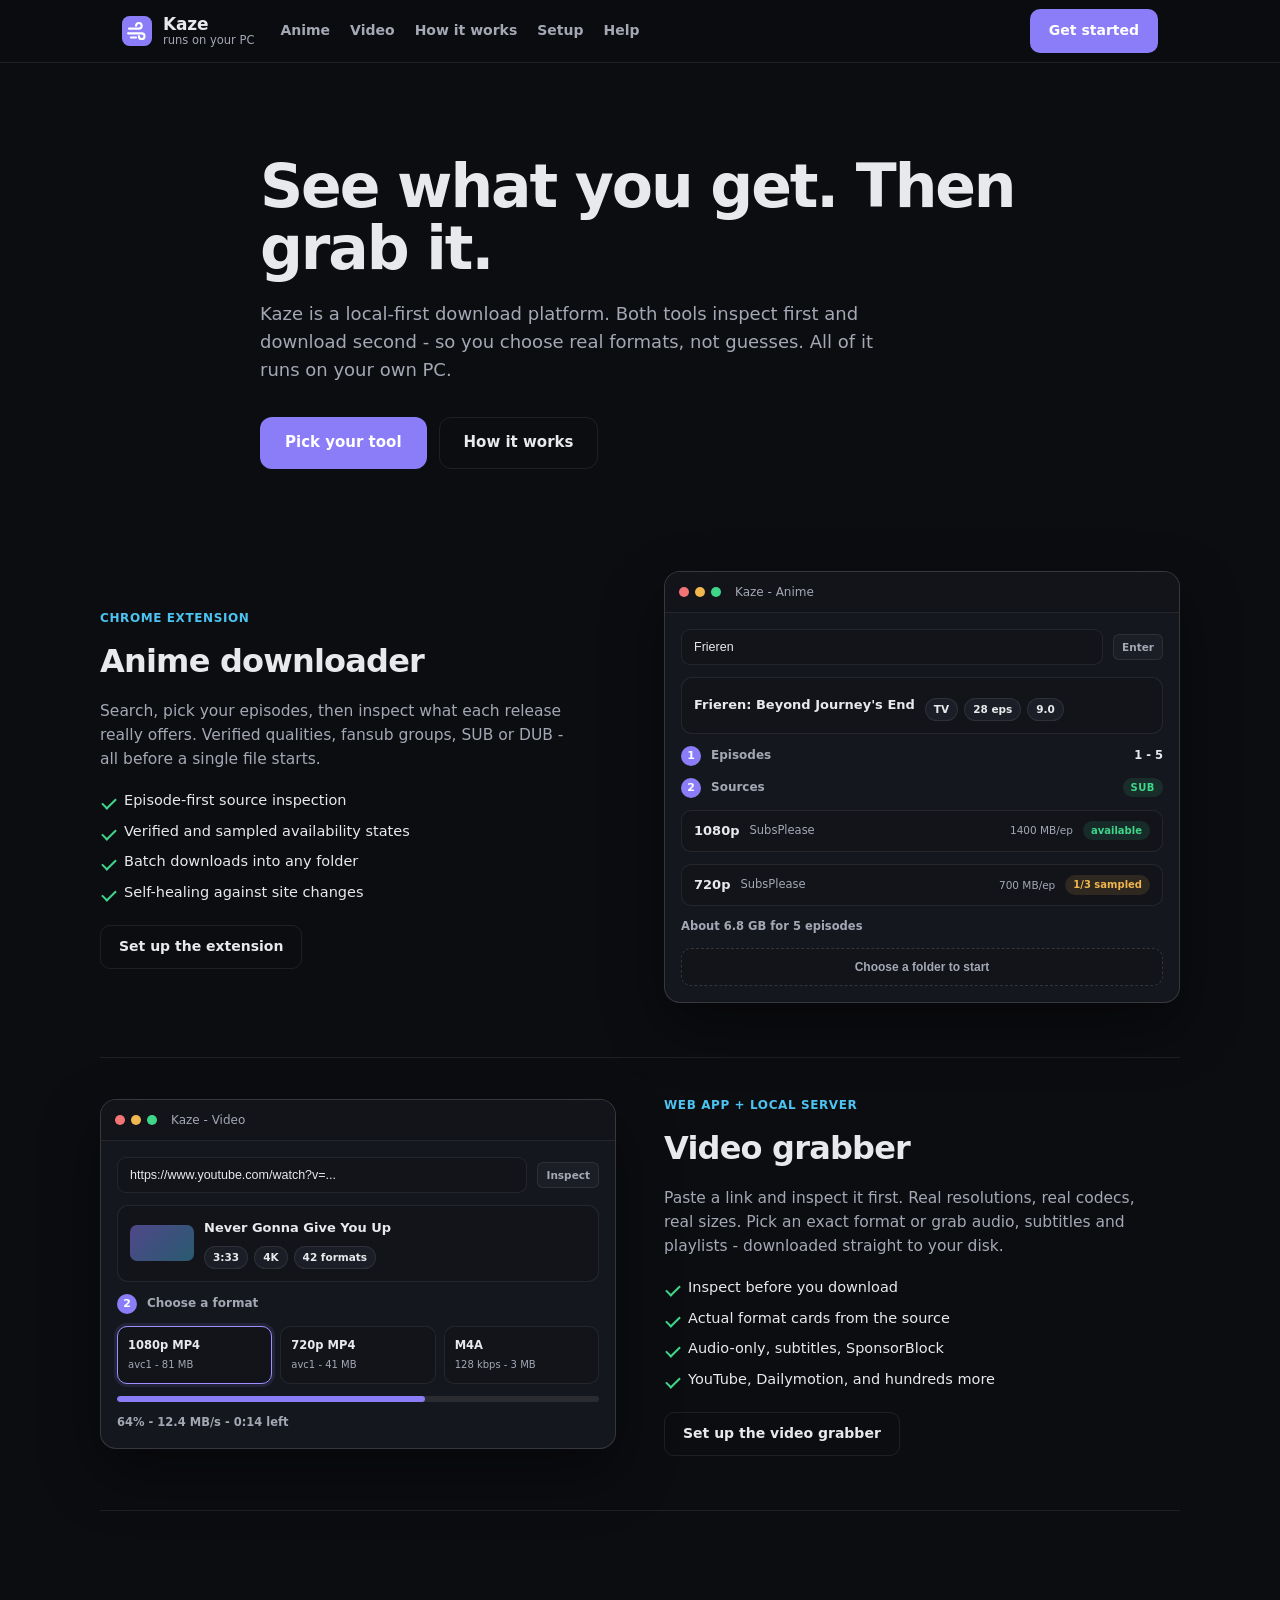
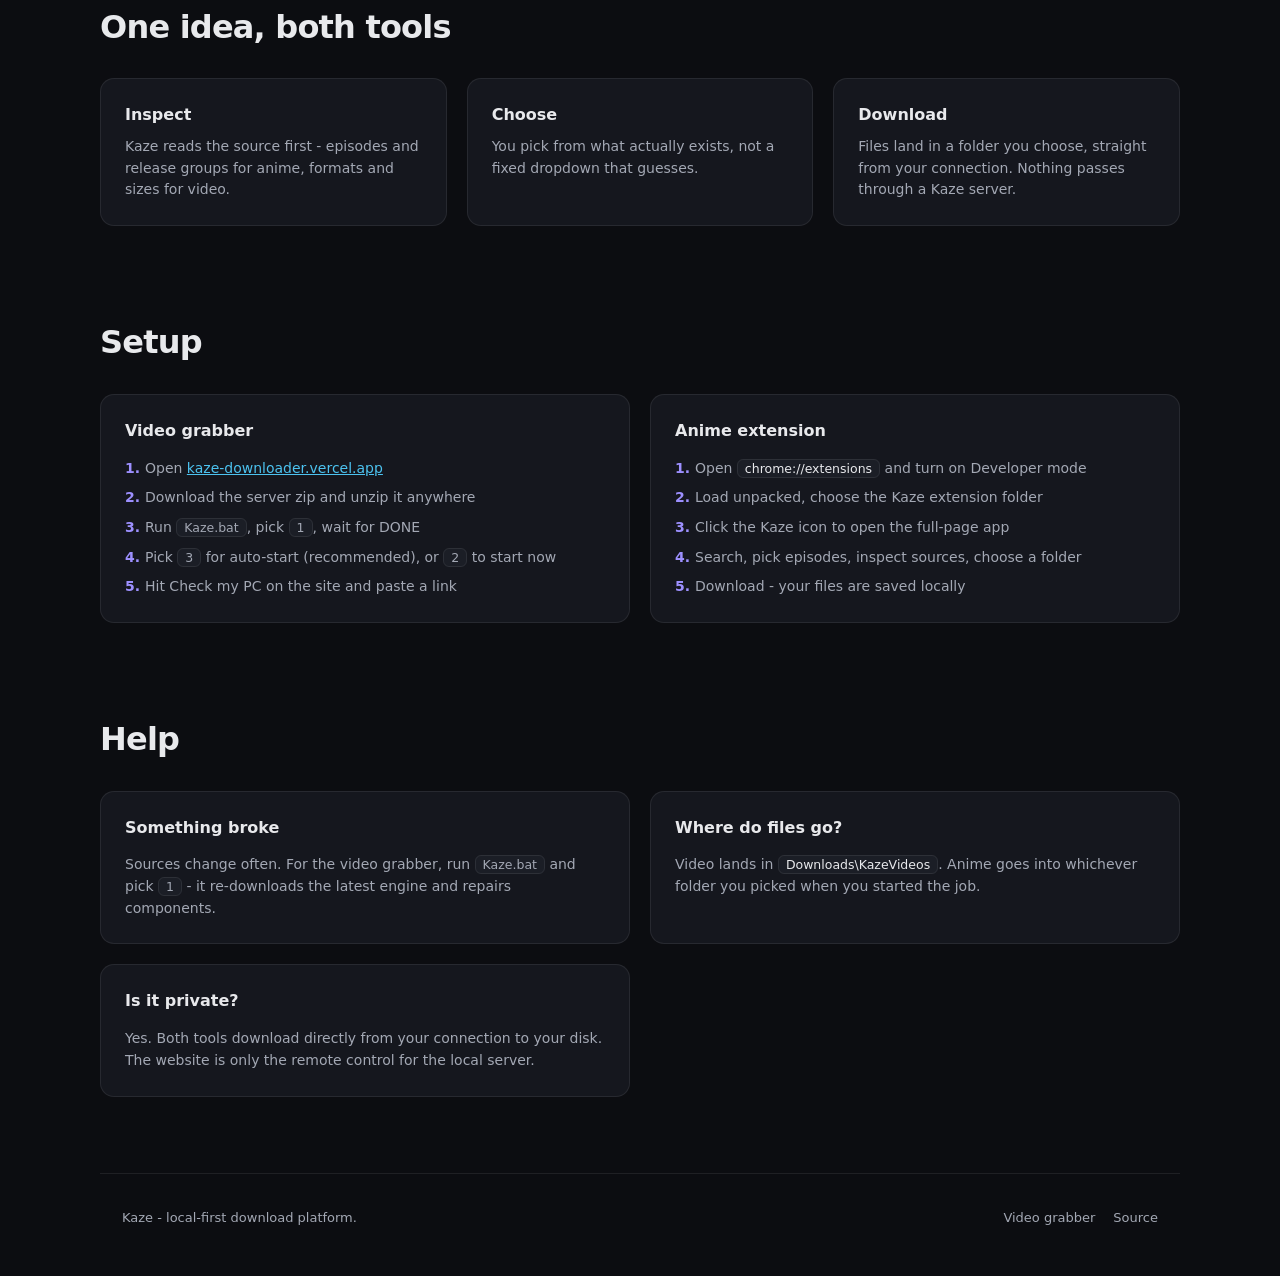
==== showcase/index.html @ 3a33aed6 "Add Kaze showcase - unified brand site for anime + video products" ====
<!doctype html>
<html lang="en">
<head>
<meta charset="utf-8">
<meta name="viewport" content="width=device-width, initial-scale=1">
<title>Kaze - a media platform that runs on your PC</title>
<meta name="description" content="Kaze is a local-first download platform. The Anime extension inspects real sources before you commit; the Video grabber shows real formats before anything downloads. Nothing leaves your PC.">
<meta name="theme-color" content="#0c0d11">
<link rel="icon" href="data:image/svg+xml,%3Csvg xmlns='http://www.w3.org/2000/svg' viewBox='0 0 64 64'%3E%3Crect width='64' height='64' rx='16' fill='%238b7cf8'/%3E%3Cpath d='M15 27h21a6 6 0 1 0-6-6M13 37h29a6 6 0 1 1-6 6M19 46h11' stroke='%23fff' stroke-width='4.5' stroke-linecap='round' fill='none'/%3E%3C/svg%3E">
<link rel="stylesheet" href="styles.css">
</head>
<body>

<header class="topbar">
  <div class="bar-inner wrap">
    <a class="brand" href="#top" aria-label="Kaze home">
      <span class="logo" aria-hidden="true">
        <svg viewBox="0 0 64 64"><rect width="64" height="64" rx="16" fill="#8b7cf8"/><path d="M15 27h21a6 6 0 1 0-6-6M13 37h29a6 6 0 1 1-6 6M19 46h11" stroke="#fff" stroke-width="4.5" stroke-linecap="round" fill="none"/></svg>
      </span>
      <span class="brand-text">
        <span class="brand-name">Kaze</span>
        <span class="brand-sub">runs on your PC</span>
      </span>
    </a>
    <nav class="nav" aria-label="Primary">
      <a href="#anime">Anime</a>
      <a href="#video">Video</a>
      <a href="#how">How it works</a>
      <a href="#setup">Setup</a>
      <a href="#help">Help</a>
    </nav>
    <a class="btn btn-primary" href="#products">Get started</a>
  </div>
</header>

<main id="top">

  <section class="hero wrap">
    <h1>See what you get. Then grab it.</h1>
    <p class="lede">Kaze is a local-first download platform. Both tools inspect first and download second - so you choose real formats, not guesses. All of it runs on your own PC.</p>
    <div class="hero-cta">
      <a class="btn btn-primary btn-big" href="#products">Pick your tool</a>
      <a class="btn btn-ghost btn-big" href="#how">How it works</a>
    </div>
  </section>

  <section class="wrap section" id="products" aria-label="Kaze products">

    <article class="product-row" id="anime">
      <div class="product-copy">
        <span class="product-tag">Chrome extension</span>
        <h2>Anime downloader</h2>
        <p>Search, pick your episodes, then inspect what each release really offers. Verified qualities, fansub groups, SUB or DUB - all before a single file starts.</p>
        <ul class="feature-list">
          <li>Episode-first source inspection</li>
          <li>Verified and sampled availability states</li>
          <li>Batch downloads into any folder</li>
          <li>Self-healing against site changes</li>
        </ul>
        <a class="btn btn-ghost" href="#setup-anime">Set up the extension</a>
      </div>
      <div class="app-window" role="img" aria-label="Preview of the anime downloader">
        <div class="win-bar"><span></span><span></span><span></span><em>Kaze - Anime</em></div>
        <div class="win-body">
          <div class="win-row search"><input value="Frieren" readonly><span class="key">Enter</span></div>
          <div class="win-row result">
            <div class="r-title">Frieren: Beyond Journey's End</div>
            <div class="r-chips"><span>TV</span><span>28 eps</span><span>9.0</span></div>
          </div>
          <div class="win-row step"><span class="stepnum">1</span> Episodes <span class="eps">1 - 5</span></div>
          <div class="win-row step"><span class="stepnum">2</span> Sources
            <span class="pill-src ok">SUB</span>
          </div>
          <div class="src">
            <span class="sq">1080p</span>
            <span class="sg">SubsPlease</span>
            <span class="sright"><span class="ssize">1400 MB/ep</span><span class="sstate ok">available</span></span>
          </div>
          <div class="src">
            <span class="sq">720p</span>
            <span class="sg">SubsPlease</span>
            <span class="sright"><span class="ssize">700 MB/ep</span><span class="sstate warn">1/3 sampled</span></span>
          </div>
          <div class="win-row est">About 6.8 GB for 5 episodes</div>
          <div class="win-row cta-row"><button class="mock-cta" disabled>Choose a folder to start</button></div>
        </div>
      </div>
    </article>

    <article class="product-row flip" id="video">
      <div class="product-copy">
        <span class="product-tag">Web app + local server</span>
        <h2>Video grabber</h2>
        <p>Paste a link and inspect it first. Real resolutions, real codecs, real sizes. Pick an exact format or grab audio, subtitles and playlists - downloaded straight to your disk.</p>
        <ul class="feature-list">
          <li>Inspect before you download</li>
          <li>Actual format cards from the source</li>
          <li>Audio-only, subtitles, SponsorBlock</li>
          <li>YouTube, Dailymotion, and hundreds more</li>
        </ul>
        <a class="btn btn-ghost" href="#setup-video">Set up the video grabber</a>
      </div>
      <div class="app-window" role="img" aria-label="Preview of the video grabber">
        <div class="win-bar"><span></span><span></span><span></span><em>Kaze - Video</em></div>
        <div class="win-body">
          <div class="win-row search"><input value="https://www.youtube.com/watch?v=..." readonly><span class="key">Inspect</span></div>
          <div class="win-row thumb"><span class="tb"></span>
            <div class="tinfo">
              <div class="r-title">Never Gonna Give You Up</div>
              <div class="r-chips"><span>3:33</span><span>4K</span><span>42 formats</span></div>
            </div>
          </div>
          <div class="win-row step"><span class="stepnum">2</span> Choose a format</div>
          <div class="fmt-grid">
            <div class="fmt sel"><span class="fq">1080p MP4</span><span class="fs">avc1 - 81 MB</span></div>
            <div class="fmt"><span class="fq">720p MP4</span><span class="fs">avc1 - 41 MB</span></div>
            <div class="fmt"><span class="fq">M4A</span><span class="fs">128 kbps - 3 MB</span></div>
          </div>
          <div class="win-row bar"><div class="bar-fill" style="width:64%"></div></div>
          <div class="win-row est">64% - 12.4 MB/s - 0:14 left</div>
        </div>
      </div>
    </article>

  </section>

  <section class="wrap section" id="how" aria-label="How it works">
    <h2 class="section-head">One idea, both tools</h2>
    <div class="how-grid">
      <div class="how">
        <h3>Inspect</h3>
        <p>Kaze reads the source first - episodes and release groups for anime, formats and sizes for video.</p>
      </div>
      <div class="how">
        <h3>Choose</h3>
        <p>You pick from what actually exists, not a fixed dropdown that guesses.</p>
      </div>
      <div class="how">
        <h3>Download</h3>
        <p>Files land in a folder you choose, straight from your connection. Nothing passes through a Kaze server.</p>
      </div>
    </div>
  </section>

  <section class="wrap section" id="setup" aria-label="Setup">
    <h2 class="section-head">Setup</h2>
    <div class="setup-grid">
      <div class="setup" id="setup-video">
        <h3>Video grabber</h3>
        <ol>
          <li>Open <a href="https://kaze-downloader.vercel.app" target="_blank" rel="noopener">kaze-downloader.vercel.app</a></li>
          <li>Download the server zip and unzip it anywhere</li>
          <li>Run <kbd>Kaze.bat</kbd>, pick <kbd>1</kbd>, wait for DONE</li>
          <li>Pick <kbd>3</kbd> for auto-start (recommended), or <kbd>2</kbd> to start now</li>
          <li>Hit Check my PC on the site and paste a link</li>
        </ol>
      </div>
      <div class="setup" id="setup-anime">
        <h3>Anime extension</h3>
        <ol>
          <li>Open <code>chrome://extensions</code> and turn on Developer mode</li>
          <li>Load unpacked, choose the Kaze extension folder</li>
          <li>Click the Kaze icon to open the full-page app</li>
          <li>Search, pick episodes, inspect sources, choose a folder</li>
          <li>Download - your files are saved locally</li>
        </ol>
      </div>
    </div>
  </section>

  <section class="wrap section" id="help" aria-label="Help">
    <h2 class="section-head">Help</h2>
    <div class="help-grid">
      <div class="help">
        <h3>Something broke</h3>
        <p>Sources change often. For the video grabber, run <kbd>Kaze.bat</kbd> and pick <kbd>1</kbd> - it re-downloads the latest engine and repairs components.</p>
      </div>
      <div class="help">
        <h3>Where do files go?</h3>
        <p>Video lands in <code>Downloads\KazeVideos</code>. Anime goes into whichever folder you picked when you started the job.</p>
      </div>
      <div class="help">
        <h3>Is it private?</h3>
        <p>Yes. Both tools download directly from your connection to your disk. The website is only the remote control for the local server.</p>
      </div>
    </div>
  </section>

</main>

<footer class="foot wrap">
  <span>Kaze - local-first download platform.</span>
  <span class="foot-links">
    <a href="https://kaze-downloader.vercel.app" target="_blank" rel="noopener">Video grabber</a>
    <a href="https://github.com/jatauabdullah-maker/kaze-web" target="_blank" rel="noopener">Source</a>
  </span>
</footer>

<script src="app.js"></script>
</body>
</html>
---- showcase/styles.css ----
:root {
  --bg: #0c0d11;
  --bg-soft: #12141a;
  --surface: #15171e;
  --surface-2: #1b1e26;
  --line: rgba(255, 255, 255, 0.08);
  --line-strong: rgba(255, 255, 255, 0.14);
  --text: #e8e9ec;
  --muted: #a3a8b4;
  --violet: #8b7cf8;
  --violet-strong: #9d90ff;
  --cyan: #4cc3f0;
  --green: #3fd68a;
  --amber: #f0b64f;
  --radius: 14px;
  color-scheme: dark;
}

* { box-sizing: border-box; }

html { scroll-behavior: smooth; }

body {
  margin: 0;
  background: var(--bg);
  color: var(--text);
  font: 16px/1.55 system-ui, -apple-system, "Segoe UI", Roboto, sans-serif;
  -webkit-font-smoothing: antialiased;
}

.wrap { max-width: 1080px; margin: 0 auto; padding: 0 22px; }
.hidden { display: none !important; }

::selection { background: rgba(139, 124, 248, 0.35); }
:focus-visible { outline: 2px solid var(--violet-strong); outline-offset: 2px; }
* { scrollbar-width: thin; scrollbar-color: rgba(255,255,255,.2) transparent; }
::-webkit-scrollbar { width: 10px; }
::-webkit-scrollbar-thumb { background: rgba(255,255,255,.16); border-radius: 99px; border: 2px solid var(--bg); }
input { caret-color: var(--violet-strong); }

/* Buttons */
.btn {
  appearance: none; display: inline-flex; align-items: center; gap: 8px;
  border: 1px solid var(--line); cursor: pointer;
  background: var(--surface-2); color: var(--text);
  padding: 10px 18px; border-radius: 10px;
  font-weight: 650; font-size: 14px; text-decoration: none;
  min-height: 42px;
  transition: border-color .12s ease, background .12s ease;
}
.btn:hover { border-color: var(--line-strong); }
.btn-primary { background: var(--violet); border-color: transparent; color: #fff; }
.btn-primary:hover { background: var(--violet-strong); }
.btn-ghost { background: transparent; }
.btn-big { padding: 13px 24px; font-size: 15px; border-radius: 12px; min-height: 48px; }

/* Topbar */
.topbar {
  position: sticky; top: 0; z-index: 40;
  background: rgba(12, 13, 17, 0.86);
  border-bottom: 1px solid var(--line);
  backdrop-filter: blur(10px);
}
.bar-inner { display: flex; align-items: center; gap: 26px; height: 62px; }
.topbar.scrolled { box-shadow: 0 6px 24px rgba(0,0,0,.35); }
.nav a.active { color: var(--text); }
.brand { display: flex; align-items: center; gap: 11px; text-decoration: none; color: var(--text); }
.logo svg { width: 30px; height: 30px; display: block; }
.brand-text { display: flex; flex-direction: column; line-height: 1.1; }
.brand-name { font-weight: 750; font-size: 17px; letter-spacing: -0.01em; }
.brand-sub { color: var(--muted); font-size: 11.5px; }
.nav { display: flex; gap: 20px; flex: 1; }
.nav a { color: var(--muted); text-decoration: none; font-size: 14px; font-weight: 600; }
.nav a:hover { color: var(--text); }
@media (max-width: 760px) { .nav { display: none; } }

/* Hero */
.hero { padding: 92px 0 56px; max-width: 760px; }
.hero h1 {
  font-size: clamp(38px, 7vw, 60px); line-height: 1.04;
  letter-spacing: -0.035em; margin: 0 0 20px;
}
.lede { color: var(--muted); font-size: 18px; margin: 0 0 34px; max-width: 640px; }
.hero-cta { display: flex; gap: 12px; flex-wrap: wrap; }

/* Sections */
.section { padding: 46px 0; scroll-margin-top: 70px; }
.section-head { font-size: clamp(24px, 4vw, 32px); letter-spacing: -0.025em; margin: 0 0 26px; }

/* Product rows */
.product-row {
  display: grid; grid-template-columns: 1fr 1fr; gap: 48px; align-items: center;
  padding: 34px 0 54px; border-bottom: 1px solid var(--line);
}
.product-row:first-child { padding-top: 0; }
.product-row.flip .app-window { order: -1; }
@media (max-width: 860px) {
  .product-row, .product-row.flip { grid-template-columns: 1fr; gap: 28px; }
  .product-row.flip .app-window { order: 0; }
}
.product-copy h2 { font-size: clamp(24px, 4vw, 32px); letter-spacing: -0.025em; margin: 8px 0 12px; }
.product-copy p { color: var(--muted); font-size: 15.5px; margin: 0 0 18px; max-width: 480px; }
.product-tag {
  display: inline-block; font-size: 12px; font-weight: 700; letter-spacing: 0.05em;
  text-transform: uppercase; color: var(--cyan);
}
.feature-list { list-style: none; margin: 0 0 22px; padding: 0; display: grid; gap: 8px; }
.feature-list li {
  position: relative; padding-left: 24px; color: var(--text); font-size: 14.5px;
}
.feature-list li::before {
  content: ""; position: absolute; left: 2px; top: 9px;
  width: 12px; height: 6px;
  border-left: 2px solid var(--green); border-bottom: 2px solid var(--green);
  transform: rotate(-45deg);
}

/* App window mockups */
.app-window {
  border: 1px solid var(--line-strong); border-radius: 16px;
  background: var(--surface); overflow: hidden;
  box-shadow: 0 24px 60px rgba(0,0,0,.45);
}
.win-bar {
  display: flex; align-items: center; gap: 6px;
  padding: 11px 14px; border-bottom: 1px solid var(--line);
  background: var(--bg-soft);
}
.win-bar span { width: 10px; height: 10px; border-radius: 50%; background: rgba(255,255,255,.14); }
.win-bar span:nth-child(1) { background: #f27474; }
.win-bar span:nth-child(2) { background: #f0b64f; }
.win-bar span:nth-child(3) { background: #3fd68a; }
.win-bar em { margin-left: 8px; font-style: normal; font-size: 12px; color: var(--muted); }
.win-body { padding: 16px; display: grid; gap: 12px; }
.win-row { display: flex; align-items: center; gap: 10px; }
.win-row.search input {
  flex: 1; min-width: 0;
  background: var(--bg-soft); border: 1px solid var(--line); color: var(--text);
  border-radius: 9px; padding: 10px 12px; font-size: 12.5px;
}
.win-row.search .key {
  font-size: 10.5px; font-weight: 700; color: var(--muted);
  background: var(--surface-2); border: 1px solid var(--line);
  border-radius: 6px; padding: 4px 8px;
}
.win-row.result, .win-row.thumb {
  border: 1px solid var(--line); border-radius: 11px;
  background: var(--bg-soft); padding: 12px;
}
.r-title { font-size: 13px; font-weight: 650; overflow-wrap: anywhere; }
.r-chips { display: flex; gap: 6px; margin-top: 8px; flex-wrap: wrap; }
.r-chips span {
  font-size: 10.5px; font-weight: 600; color: var(--text);
  background: var(--surface-2); border: 1px solid var(--line);
  border-radius: 99px; padding: 2px 8px;
}
.win-row.thumb .tb {
  width: 64px; height: 36px; border-radius: 7px; flex-shrink: 0;
  background: linear-gradient(135deg, rgba(139,124,248,.5), rgba(76,195,240,.4));
}
.tinfo { min-width: 0; }
.win-row.step { font-size: 12px; color: var(--muted); font-weight: 650; }
.stepnum {
  width: 20px; height: 20px; border-radius: 50%; flex-shrink: 0;
  display: grid; place-items: center; font-size: 11px; font-weight: 800;
  background: var(--violet); color: #fff;
}
.eps { margin-left: auto; font-weight: 700; color: var(--text); font-size: 11.5px; }
.pill-src { font-size: 10px; font-weight: 800; letter-spacing: .05em; border-radius: 99px; padding: 2px 8px; margin-left: auto; }
.pill-src.ok { color: var(--green); background: rgba(63,214,138,.12); }
.src {
  display: flex; align-items: center; gap: 10px;
  border: 1px solid var(--line); border-radius: 10px;
  background: var(--bg-soft); padding: 10px 12px;
}
.src.sel { border-color: var(--violet-strong); box-shadow: 0 0 0 3px rgba(139,124,248,.12); }
.sq { font-weight: 750; font-size: 13px; }
.sg { color: var(--muted); font-size: 11.5px; }
.sright { margin-left: auto; display: flex; align-items: center; gap: 10px; }
.ssize { color: var(--muted); font-size: 10.5px; }
.sstate { font-size: 10px; font-weight: 800; border-radius: 99px; padding: 2px 8px; }
.sstate.ok { color: var(--green); background: rgba(63,214,138,.12); }
.sstate.warn { color: var(--amber); background: rgba(240,182,79,.12); }
.win-row.est { color: var(--muted); font-size: 11.5px; font-weight: 600; }
.win-row.cta-row .mock-cta {
  width: 100%; border: 1px dashed var(--line-strong);
  background: var(--bg-soft); color: var(--muted);
  border-radius: 10px; padding: 11px; font-size: 12px; font-weight: 650;
}
.fmt-grid { display: grid; grid-template-columns: repeat(3, 1fr); gap: 8px; }
.fmt {
  border: 1px solid var(--line); border-radius: 10px;
  background: var(--bg-soft); padding: 10px;
  display: flex; flex-direction: column; gap: 3px;
}
.fmt.sel { border-color: var(--violet-strong); box-shadow: 0 0 0 3px rgba(139,124,248,.12); }
.fq { font-weight: 700; font-size: 11.5px; }
.fs { color: var(--muted); font-size: 10px; }
.win-row.bar { height: 6px; background: rgba(255,255,255,.09); border-radius: 99px; overflow: hidden; }
.bar-fill { height: 100%; background: var(--violet); border-radius: 99px; }

/* How */
.how-grid { display: grid; grid-template-columns: repeat(3, 1fr); gap: 20px; }
@media (max-width: 760px) { .how-grid { grid-template-columns: 1fr; } }
.how { border: 1px solid var(--line); border-radius: var(--radius); background: var(--surface); padding: 24px; }
.how h3 { margin: 0 0 8px; font-size: 16px; }
.how p { margin: 0; color: var(--muted); font-size: 14px; }

/* Setup + help */
.setup-grid, .help-grid { display: grid; grid-template-columns: 1fr 1fr; gap: 20px; }
@media (max-width: 760px) { .setup-grid, .help-grid { grid-template-columns: 1fr; } }
.setup, .help { border: 1px solid var(--line); border-radius: var(--radius); background: var(--surface); padding: 24px; }
.setup h3, .help h3 { margin: 0 0 14px; font-size: 16px; }
.setup ol { margin: 0; padding-left: 20px; display: grid; gap: 8px; color: var(--muted); font-size: 14px; }
.setup li::marker { color: var(--violet-strong); font-weight: 700; }
.setup a { color: var(--cyan); }
.help p { margin: 0; color: var(--muted); font-size: 14px; }
kbd, code {
  background: var(--surface-2); border: 1px solid var(--line);
  border-radius: 6px; padding: 1px 7px; font-size: 12.5px; font-family: inherit;
}
code { color: var(--text); }

/* Footer */
.foot {
  display: flex; align-items: center; justify-content: space-between; gap: 16px; flex-wrap: wrap;
  color: var(--muted); font-size: 13px; padding: 34px 22px 48px;
  border-top: 1px solid var(--line); margin-top: 30px;
}
.foot-links { display: flex; gap: 18px; }
.foot-links a { color: var(--muted); text-decoration: none; }
.foot-links a:hover { color: var(--text); }
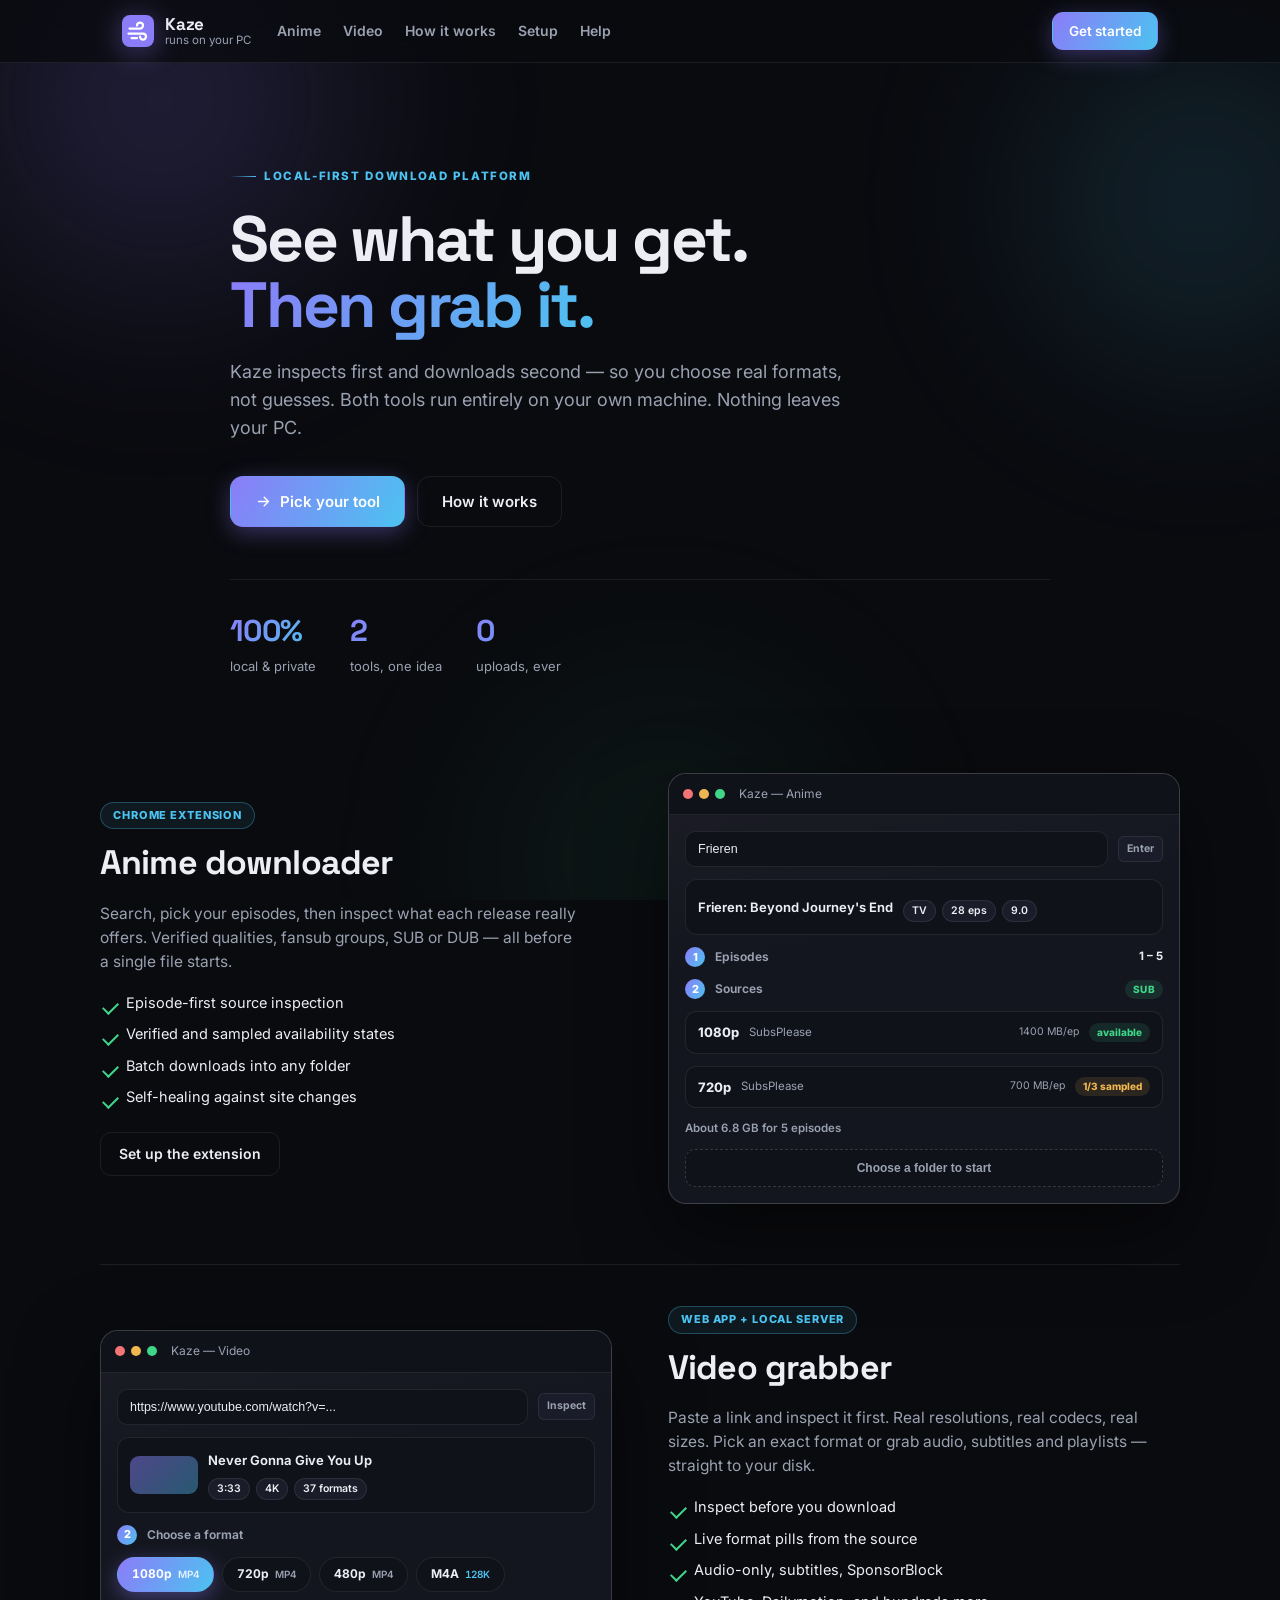
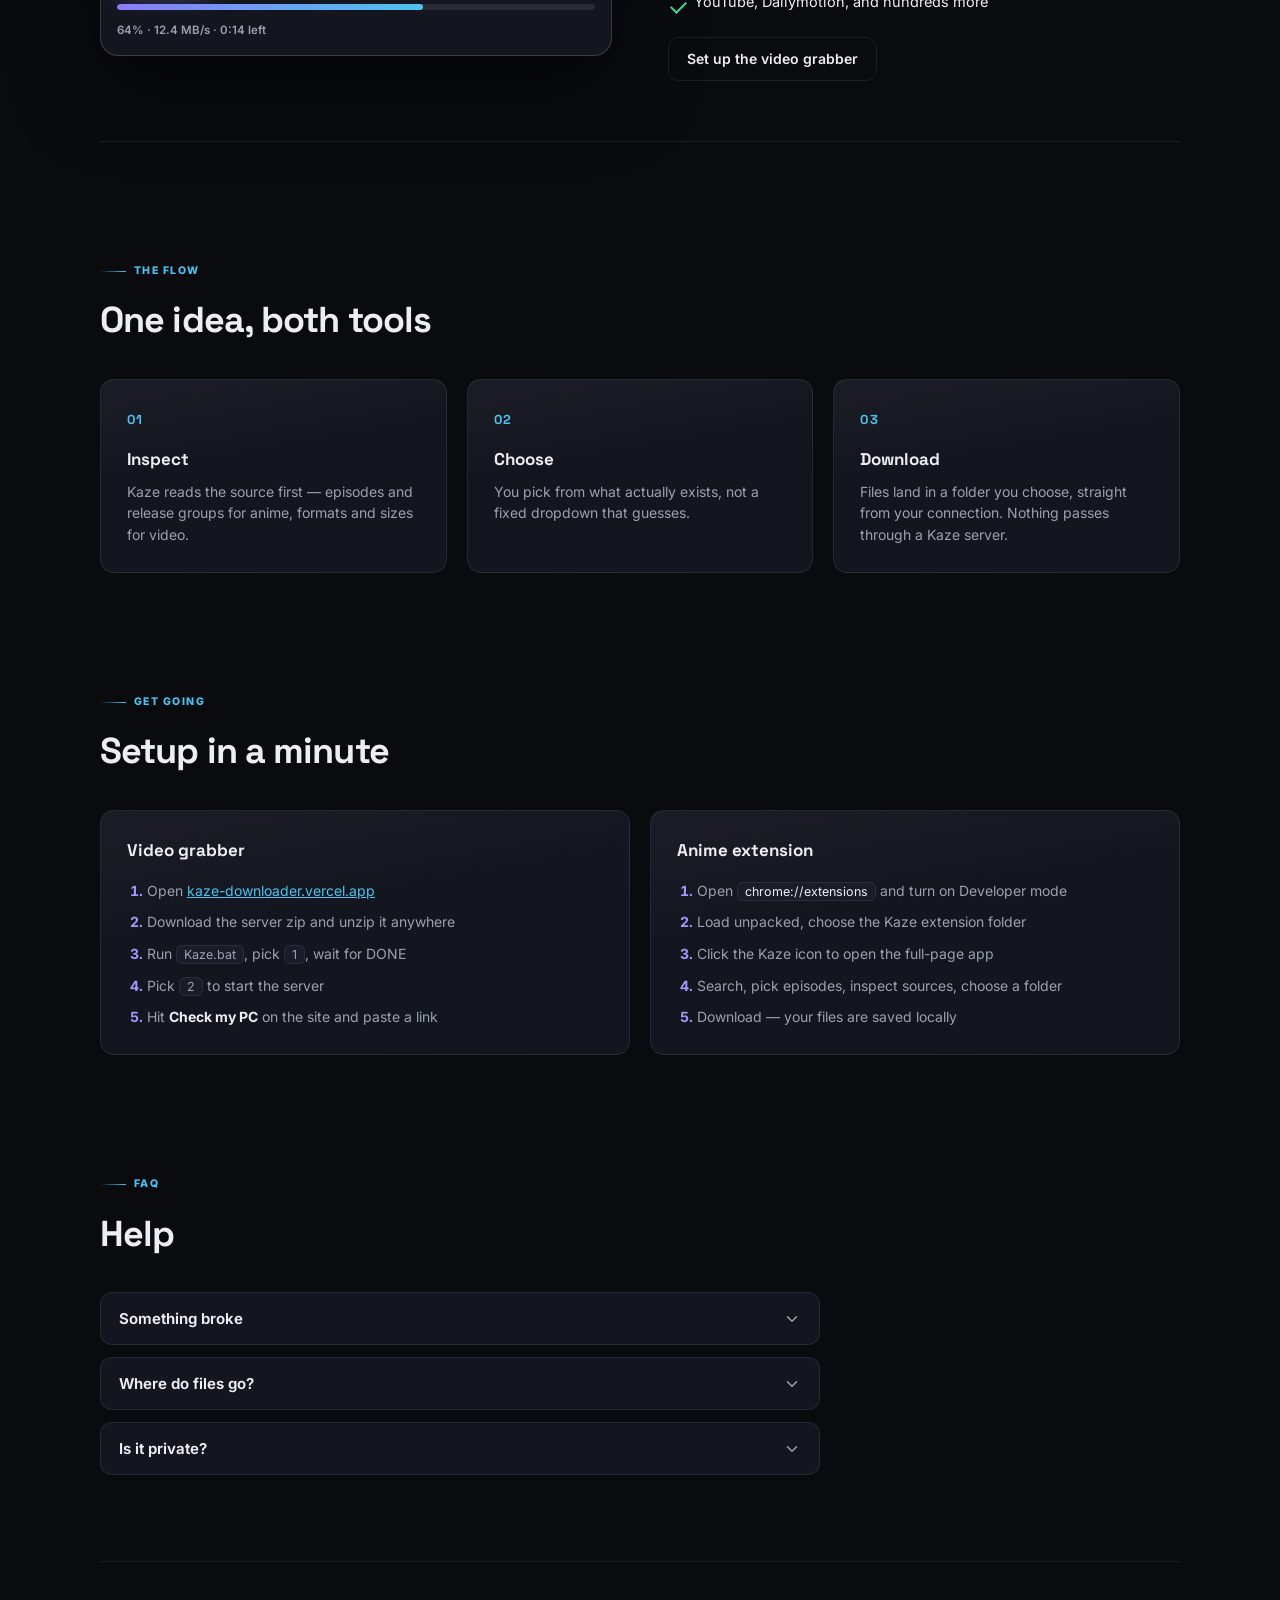
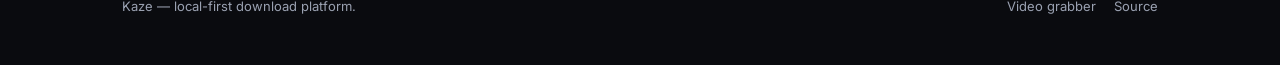
==== commit 77920014: "Showcase glow-up: matching aurora/wind design, animated mockups, FAQ accordion, updated setup (no au" ====
--- a/showcase/index.html
+++ b/showcase/index.html
@@ -3,19 +3,33 @@
 <head>
 <meta charset="utf-8">
 <meta name="viewport" content="width=device-width, initial-scale=1">
-<title>Kaze - a media platform that runs on your PC</title>
+<title>Kaze — media that runs on your PC</title>
 <meta name="description" content="Kaze is a local-first download platform. The Anime extension inspects real sources before you commit; the Video grabber shows real formats before anything downloads. Nothing leaves your PC.">
-<meta name="theme-color" content="#0c0d11">
+<meta name="theme-color" content="#0a0b0f">
 <link rel="icon" href="data:image/svg+xml,%3Csvg xmlns='http://www.w3.org/2000/svg' viewBox='0 0 64 64'%3E%3Crect width='64' height='64' rx='16' fill='%238b7cf8'/%3E%3Cpath d='M15 27h21a6 6 0 1 0-6-6M13 37h29a6 6 0 1 1-6 6M19 46h11' stroke='%23fff' stroke-width='4.5' stroke-linecap='round' fill='none'/%3E%3C/svg%3E">
-<link rel="stylesheet" href="styles.css">
+<link rel="preconnect" href="https://fonts.googleapis.com">
+<link rel="preconnect" href="https://fonts.gstatic.com" crossorigin>
+<link href="https://fonts.googleapis.com/css2?family=Space+Grotesk:wght@400;500;600;700&family=Inter:wght@400;500;600;700;800&display=swap" rel="stylesheet">
+<link rel="stylesheet" href="styles.css?v=2.2.2">
 </head>
 <body>
+
+<div class="bg" aria-hidden="true">
+  <div class="aurora a1"></div>
+  <div class="aurora a2"></div>
+  <div class="aurora a3"></div>
+  <div class="wind w1"></div>
+  <div class="wind w2"></div>
+  <div class="wind w3"></div>
+  <div class="wind w4"></div>
+  <div class="wind w5"></div>
+</div>
 
 <header class="topbar">
   <div class="bar-inner wrap">
     <a class="brand" href="#top" aria-label="Kaze home">
       <span class="logo" aria-hidden="true">
-        <svg viewBox="0 0 64 64"><rect width="64" height="64" rx="16" fill="#8b7cf8"/><path d="M15 27h21a6 6 0 1 0-6-6M13 37h29a6 6 0 1 1-6 6M19 46h11" stroke="#fff" stroke-width="4.5" stroke-linecap="round" fill="none"/></svg>
+        <svg viewBox="0 0 64 64"><rect width="64" height="64" rx="16" fill="url(#lg)"/><path d="M15 27h21a6 6 0 1 0-6-6M13 37h29a6 6 0 1 1-6 6M19 46h11" stroke="#fff" stroke-width="4.5" stroke-linecap="round" fill="none"/><defs><linearGradient id="lg" x1="0" y1="0" x2="64" y2="64"><stop offset="0" stop-color="#8b7cf8"/><stop offset="1" stop-color="#4cc3f0"/></linearGradient></defs></svg>
       </span>
       <span class="brand-text">
         <span class="brand-name">Kaze</span>
@@ -29,18 +43,27 @@
       <a href="#setup">Setup</a>
       <a href="#help">Help</a>
     </nav>
-    <a class="btn btn-primary" href="#products">Get started</a>
+    <a class="btn btn-primary btn-nav" href="#products">Get started</a>
   </div>
 </header>
 
 <main id="top">
 
   <section class="hero wrap">
-    <h1>See what you get. Then grab it.</h1>
-    <p class="lede">Kaze is a local-first download platform. Both tools inspect first and download second - so you choose real formats, not guesses. All of it runs on your own PC.</p>
+    <span class="eyebrow">LOCAL-FIRST DOWNLOAD PLATFORM</span>
+    <h1>See what you get.<br><span class="grad">Then grab it.</span></h1>
+    <p class="lede">Kaze inspects first and downloads second — so you choose real formats, not guesses. Both tools run entirely on your own machine. Nothing leaves your PC.</p>
     <div class="hero-cta">
-      <a class="btn btn-primary btn-big" href="#products">Pick your tool</a>
+      <a class="btn btn-primary btn-big" href="#products">
+        <svg viewBox="0 0 24 24" aria-hidden="true"><path d="M5 12h14M13 6l6 6-6 6"/></svg>
+        Pick your tool
+      </a>
       <a class="btn btn-ghost btn-big" href="#how">How it works</a>
+    </div>
+    <div class="hero-stats">
+      <div class="stat"><span class="stat-num">100%</span><span class="stat-label">local &amp; private</span></div>
+      <div class="stat"><span class="stat-num">2</span><span class="stat-label">tools, one idea</span></div>
+      <div class="stat"><span class="stat-num">0</span><span class="stat-label">uploads, ever</span></div>
     </div>
   </section>
 
@@ -50,7 +73,7 @@
       <div class="product-copy">
         <span class="product-tag">Chrome extension</span>
         <h2>Anime downloader</h2>
-        <p>Search, pick your episodes, then inspect what each release really offers. Verified qualities, fansub groups, SUB or DUB - all before a single file starts.</p>
+        <p>Search, pick your episodes, then inspect what each release really offers. Verified qualities, fansub groups, SUB or DUB — all before a single file starts.</p>
         <ul class="feature-list">
           <li>Episode-first source inspection</li>
           <li>Verified and sampled availability states</li>
@@ -59,15 +82,15 @@
         </ul>
         <a class="btn btn-ghost" href="#setup-anime">Set up the extension</a>
       </div>
-      <div class="app-window" role="img" aria-label="Preview of the anime downloader">
-        <div class="win-bar"><span></span><span></span><span></span><em>Kaze - Anime</em></div>
+      <div class="app-window tilt" role="img" aria-label="Preview of the anime downloader">
+        <div class="win-bar"><span></span><span></span><span></span><em>Kaze — Anime</em></div>
         <div class="win-body">
           <div class="win-row search"><input value="Frieren" readonly><span class="key">Enter</span></div>
           <div class="win-row result">
             <div class="r-title">Frieren: Beyond Journey's End</div>
             <div class="r-chips"><span>TV</span><span>28 eps</span><span>9.0</span></div>
           </div>
-          <div class="win-row step"><span class="stepnum">1</span> Episodes <span class="eps">1 - 5</span></div>
+          <div class="win-row step"><span class="stepnum">1</span> Episodes <span class="eps">1 – 5</span></div>
           <div class="win-row step"><span class="stepnum">2</span> Sources
             <span class="pill-src ok">SUB</span>
           </div>
@@ -91,33 +114,34 @@
       <div class="product-copy">
         <span class="product-tag">Web app + local server</span>
         <h2>Video grabber</h2>
-        <p>Paste a link and inspect it first. Real resolutions, real codecs, real sizes. Pick an exact format or grab audio, subtitles and playlists - downloaded straight to your disk.</p>
+        <p>Paste a link and inspect it first. Real resolutions, real codecs, real sizes. Pick an exact format or grab audio, subtitles and playlists — straight to your disk.</p>
         <ul class="feature-list">
           <li>Inspect before you download</li>
-          <li>Actual format cards from the source</li>
+          <li>Live format pills from the source</li>
           <li>Audio-only, subtitles, SponsorBlock</li>
           <li>YouTube, Dailymotion, and hundreds more</li>
         </ul>
         <a class="btn btn-ghost" href="#setup-video">Set up the video grabber</a>
       </div>
-      <div class="app-window" role="img" aria-label="Preview of the video grabber">
-        <div class="win-bar"><span></span><span></span><span></span><em>Kaze - Video</em></div>
+      <div class="app-window tilt" role="img" aria-label="Preview of the video grabber">
+        <div class="win-bar"><span></span><span></span><span></span><em>Kaze — Video</em></div>
         <div class="win-body">
           <div class="win-row search"><input value="https://www.youtube.com/watch?v=..." readonly><span class="key">Inspect</span></div>
           <div class="win-row thumb"><span class="tb"></span>
             <div class="tinfo">
               <div class="r-title">Never Gonna Give You Up</div>
-              <div class="r-chips"><span>3:33</span><span>4K</span><span>42 formats</span></div>
+              <div class="r-chips"><span>3:33</span><span>4K</span><span>37 formats</span></div>
             </div>
           </div>
           <div class="win-row step"><span class="stepnum">2</span> Choose a format</div>
-          <div class="fmt-grid">
-            <div class="fmt sel"><span class="fq">1080p MP4</span><span class="fs">avc1 - 81 MB</span></div>
-            <div class="fmt"><span class="fq">720p MP4</span><span class="fs">avc1 - 41 MB</span></div>
-            <div class="fmt"><span class="fq">M4A</span><span class="fs">128 kbps - 3 MB</span></div>
+          <div class="fmt-cloud">
+            <span class="f-pill sel">1080p <i>MP4</i></span>
+            <span class="f-pill">720p <i>MP4</i></span>
+            <span class="f-pill">480p <i>MP4</i></span>
+            <span class="f-pill audio">M4A <i>128k</i></span>
           </div>
           <div class="win-row bar"><div class="bar-fill" style="width:64%"></div></div>
-          <div class="win-row est">64% - 12.4 MB/s - 0:14 left</div>
+          <div class="win-row est">64% · 12.4 MB/s · 0:14 left</div>
         </div>
       </div>
     </article>
@@ -125,17 +149,23 @@
   </section>
 
   <section class="wrap section" id="how" aria-label="How it works">
-    <h2 class="section-head">One idea, both tools</h2>
+    <div class="section-head-wrap">
+      <span class="eyebrow small">THE FLOW</span>
+      <h2 class="section-head">One idea, both tools</h2>
+    </div>
     <div class="how-grid">
-      <div class="how">
+      <div class="how card-glow">
+        <span class="how-num">01</span>
         <h3>Inspect</h3>
-        <p>Kaze reads the source first - episodes and release groups for anime, formats and sizes for video.</p>
-      </div>
-      <div class="how">
+        <p>Kaze reads the source first — episodes and release groups for anime, formats and sizes for video.</p>
+      </div>
+      <div class="how card-glow">
+        <span class="how-num">02</span>
         <h3>Choose</h3>
         <p>You pick from what actually exists, not a fixed dropdown that guesses.</p>
       </div>
-      <div class="how">
+      <div class="how card-glow">
+        <span class="how-num">03</span>
         <h3>Download</h3>
         <p>Files land in a folder you choose, straight from your connection. Nothing passes through a Kaze server.</p>
       </div>
@@ -143,45 +173,51 @@
   </section>
 
   <section class="wrap section" id="setup" aria-label="Setup">
-    <h2 class="section-head">Setup</h2>
+    <div class="section-head-wrap">
+      <span class="eyebrow small">GET GOING</span>
+      <h2 class="section-head">Setup in a minute</h2>
+    </div>
     <div class="setup-grid">
-      <div class="setup" id="setup-video">
+      <div class="setup card-glow" id="setup-video">
         <h3>Video grabber</h3>
         <ol>
           <li>Open <a href="https://kaze-downloader.vercel.app" target="_blank" rel="noopener">kaze-downloader.vercel.app</a></li>
           <li>Download the server zip and unzip it anywhere</li>
           <li>Run <kbd>Kaze.bat</kbd>, pick <kbd>1</kbd>, wait for DONE</li>
-          <li>Pick <kbd>3</kbd> for auto-start (recommended), or <kbd>2</kbd> to start now</li>
-          <li>Hit Check my PC on the site and paste a link</li>
+          <li>Pick <kbd>2</kbd> to start the server</li>
+          <li>Hit <b>Check my PC</b> on the site and paste a link</li>
         </ol>
       </div>
-      <div class="setup" id="setup-anime">
+      <div class="setup card-glow" id="setup-anime">
         <h3>Anime extension</h3>
         <ol>
           <li>Open <code>chrome://extensions</code> and turn on Developer mode</li>
           <li>Load unpacked, choose the Kaze extension folder</li>
           <li>Click the Kaze icon to open the full-page app</li>
           <li>Search, pick episodes, inspect sources, choose a folder</li>
-          <li>Download - your files are saved locally</li>
+          <li>Download — your files are saved locally</li>
         </ol>
       </div>
     </div>
   </section>
 
   <section class="wrap section" id="help" aria-label="Help">
-    <h2 class="section-head">Help</h2>
-    <div class="help-grid">
-      <div class="help">
-        <h3>Something broke</h3>
-        <p>Sources change often. For the video grabber, run <kbd>Kaze.bat</kbd> and pick <kbd>1</kbd> - it re-downloads the latest engine and repairs components.</p>
-      </div>
-      <div class="help">
-        <h3>Where do files go?</h3>
-        <p>Video lands in <code>Downloads\KazeVideos</code>. Anime goes into whichever folder you picked when you started the job.</p>
-      </div>
-      <div class="help">
-        <h3>Is it private?</h3>
-        <p>Yes. Both tools download directly from your connection to your disk. The website is only the remote control for the local server.</p>
+    <div class="section-head-wrap">
+      <span class="eyebrow small">FAQ</span>
+      <h2 class="section-head">Help</h2>
+    </div>
+    <div class="help-list" id="help-list">
+      <div class="help-item">
+        <button class="help-q" type="button" aria-expanded="false">Something broke <svg viewBox="0 0 24 24" aria-hidden="true"><path d="M6 9l6 6 6-6"/></svg></button>
+        <div class="help-a"><p>Sources change often. For the video grabber, run <kbd>Kaze.bat</kbd> and pick <kbd>1</kbd> — it re-downloads the latest engine and repairs components.</p></div>
+      </div>
+      <div class="help-item">
+        <button class="help-q" type="button" aria-expanded="false">Where do files go? <svg viewBox="0 0 24 24" aria-hidden="true"><path d="M6 9l6 6 6-6"/></svg></button>
+        <div class="help-a"><p>Video lands in <code>Downloads\KazeVideos</code>. Anime goes into whichever folder you picked when you started the job.</p></div>
+      </div>
+      <div class="help-item">
+        <button class="help-q" type="button" aria-expanded="false">Is it private? <svg viewBox="0 0 24 24" aria-hidden="true"><path d="M6 9l6 6 6-6"/></svg></button>
+        <div class="help-a"><p>Yes. Both tools download directly from your connection to your disk. The website is only the remote control for the local server.</p></div>
       </div>
     </div>
   </section>
@@ -189,13 +225,13 @@
 </main>
 
 <footer class="foot wrap">
-  <span>Kaze - local-first download platform.</span>
+  <span>Kaze — local-first download platform.</span>
   <span class="foot-links">
     <a href="https://kaze-downloader.vercel.app" target="_blank" rel="noopener">Video grabber</a>
     <a href="https://github.com/jatauabdullah-maker/kaze-web" target="_blank" rel="noopener">Source</a>
   </span>
 </footer>
 
-<script src="app.js"></script>
+<script src="app.js?v=2.2.2"></script>
 </body>
 </html>
--- a/showcase/styles.css
+++ b/showcase/styles.css
@@ -1,18 +1,20 @@
 :root {
-  --bg: #0c0d11;
-  --bg-soft: #12141a;
-  --surface: #15171e;
-  --surface-2: #1b1e26;
+  --bg: #0a0b0f;
+  --bg-soft: #10121a;
+  --surface: #14161f;
+  --surface-2: #1a1d29;
   --line: rgba(255, 255, 255, 0.08);
-  --line-strong: rgba(255, 255, 255, 0.14);
-  --text: #e8e9ec;
-  --muted: #a3a8b4;
+  --line-strong: rgba(255, 255, 255, 0.16);
+  --text: #eceef4;
+  --muted: #9aa1b1;
   --violet: #8b7cf8;
-  --violet-strong: #9d90ff;
+  --violet-strong: #a497ff;
   --cyan: #4cc3f0;
   --green: #3fd68a;
   --amber: #f0b64f;
   --radius: 14px;
+  --grad: linear-gradient(120deg, #8b7cf8, #4cc3f0);
+  --ease-out: cubic-bezier(.22, 1, .36, 1);
   color-scheme: dark;
 }
 
@@ -24,103 +26,165 @@
   margin: 0;
   background: var(--bg);
   color: var(--text);
-  font: 16px/1.55 system-ui, -apple-system, "Segoe UI", Roboto, sans-serif;
+  font: 16px/1.55 "Inter", system-ui, -apple-system, "Segoe UI", Roboto, sans-serif;
   -webkit-font-smoothing: antialiased;
-}
+  overflow-x: hidden;
+}
+
+h1, h2, h3 { font-family: "Space Grotesk", "Inter", system-ui, sans-serif; }
 
 .wrap { max-width: 1080px; margin: 0 auto; padding: 0 22px; }
 .hidden { display: none !important; }
 
-::selection { background: rgba(139, 124, 248, 0.35); }
+::selection { background: rgba(139, 124, 248, 0.4); }
 :focus-visible { outline: 2px solid var(--violet-strong); outline-offset: 2px; }
 * { scrollbar-width: thin; scrollbar-color: rgba(255,255,255,.2) transparent; }
 ::-webkit-scrollbar { width: 10px; }
 ::-webkit-scrollbar-thumb { background: rgba(255,255,255,.16); border-radius: 99px; border: 2px solid var(--bg); }
 input { caret-color: var(--violet-strong); }
 
+/* Animated background */
+.bg { position: fixed; inset: 0; z-index: -1; overflow: hidden; pointer-events: none; }
+.aurora { position: absolute; border-radius: 50%; filter: blur(90px); opacity: .5; will-change: transform; }
+.a1 { width: 600px; height: 600px; top: -200px; left: -140px; background: radial-gradient(circle, rgba(139,124,248,.5), transparent 65%); animation: drift1 26s var(--ease-out) infinite alternate; }
+.a2 { width: 520px; height: 520px; top: -60px; right: -180px; background: radial-gradient(circle, rgba(76,195,240,.4), transparent 65%); animation: drift2 32s var(--ease-out) infinite alternate; }
+.a3 { width: 560px; height: 560px; bottom: -240px; left: 30%; background: radial-gradient(circle, rgba(63,214,138,.2), transparent 65%); animation: drift3 38s var(--ease-out) infinite alternate; }
+@keyframes drift1 { to { transform: translate(60px, 50px) scale(1.15); } }
+@keyframes drift2 { to { transform: translate(-70px, 60px) scale(1.1); } }
+@keyframes drift3 { to { transform: translate(40px, -60px) scale(1.2); } }
+
+.wind { position: absolute; height: 1px; left: -20%; background: linear-gradient(90deg, transparent, rgba(139,124,248,.55), rgba(76,195,240,.55), transparent); opacity: 0; border-radius: 99px; animation-name: breeze; animation-timing-function: linear; animation-iteration-count: infinite; will-change: transform, opacity; }
+.w1 { width: 34%; top: 20%; animation-duration: 13s; }
+.w2 { width: 26%; top: 33%; animation-duration: 17s; animation-delay: 2.5s; }
+.w3 { width: 30%; top: 56%; animation-duration: 15s; animation-delay: 5s; }
+.w4 { width: 22%; top: 74%; animation-duration: 19s; animation-delay: 1s; }
+.w5 { width: 38%; top: 90%; animation-duration: 21s; animation-delay: 7s; }
+@keyframes breeze {
+  0% { transform: translateX(0) scaleX(.4); opacity: 0; }
+  12% { opacity: .8; }
+  60% { opacity: .55; }
+  100% { transform: translateX(1400px) scaleX(1.4); opacity: 0; }
+}
+
 /* Buttons */
 .btn {
+  position: relative; overflow: hidden;
   appearance: none; display: inline-flex; align-items: center; gap: 8px;
   border: 1px solid var(--line); cursor: pointer;
   background: var(--surface-2); color: var(--text);
-  padding: 10px 18px; border-radius: 10px;
-  font-weight: 650; font-size: 14px; text-decoration: none;
+  padding: 10px 18px; border-radius: 11px;
+  font-weight: 600; font-size: 14px; text-decoration: none;
   min-height: 42px;
-  transition: border-color .12s ease, background .12s ease;
-}
-.btn:hover { border-color: var(--line-strong); }
-.btn-primary { background: var(--violet); border-color: transparent; color: #fff; }
-.btn-primary:hover { background: var(--violet-strong); }
+  transition: transform .15s var(--ease-out), border-color .15s ease, background .15s ease, box-shadow .2s ease;
+}
+.btn::after {
+  content: ""; position: absolute; top: 0; left: -80%; width: 50%; height: 100%;
+  background: linear-gradient(105deg, transparent, rgba(255,255,255,.14), transparent);
+  transform: skewX(-20deg); transition: left .5s var(--ease-out);
+}
+.btn:hover::after { left: 130%; }
+.btn svg { width: 17px; height: 17px; stroke: currentColor; stroke-width: 2; fill: none; stroke-linecap: round; stroke-linejoin: round; }
+.btn:hover { transform: translateY(-1px); border-color: var(--line-strong); }
+.btn:active { transform: translateY(0) scale(.98); }
+.btn-primary { background: var(--grad); border-color: transparent; color: #fff; box-shadow: 0 6px 22px rgba(139,124,248,.35); }
+.btn-primary:hover { box-shadow: 0 10px 30px rgba(139,124,248,.5); }
 .btn-ghost { background: transparent; }
-.btn-big { padding: 13px 24px; font-size: 15px; border-radius: 12px; min-height: 48px; }
+.btn-big { padding: 13px 24px; font-size: 15px; border-radius: 13px; min-height: 50px; }
+.btn-nav { min-height: 38px; padding: 8px 16px; font-size: 13.5px; }
 
 /* Topbar */
 .topbar {
   position: sticky; top: 0; z-index: 40;
-  background: rgba(12, 13, 17, 0.86);
+  background: rgba(10, 11, 15, 0.78);
   border-bottom: 1px solid var(--line);
-  backdrop-filter: blur(10px);
+  backdrop-filter: blur(14px);
 }
 .bar-inner { display: flex; align-items: center; gap: 26px; height: 62px; }
 .topbar.scrolled { box-shadow: 0 6px 24px rgba(0,0,0,.35); }
+.brand { display: flex; align-items: center; gap: 11px; text-decoration: none; color: var(--text); }
+.logo { filter: drop-shadow(0 4px 14px rgba(139,124,248,.45)); }
+.logo svg { width: 32px; height: 32px; display: block; transition: transform .25s var(--ease-out); }
+.brand:hover .logo svg { transform: rotate(-8deg) scale(1.05); }
+.brand-text { display: flex; flex-direction: column; line-height: 1.1; }
+.brand-name { font-weight: 750; font-size: 17px; letter-spacing: -0.01em; font-family: "Space Grotesk", sans-serif; }
+.brand-sub { color: var(--muted); font-size: 11.5px; }
+.nav { display: flex; gap: 22px; flex: 1; }
+.nav a { position: relative; color: var(--muted); text-decoration: none; font-size: 14px; font-weight: 600; transition: color .2s ease; }
+.nav a:hover { color: var(--text); }
 .nav a.active { color: var(--text); }
-.brand { display: flex; align-items: center; gap: 11px; text-decoration: none; color: var(--text); }
-.logo svg { width: 30px; height: 30px; display: block; }
-.brand-text { display: flex; flex-direction: column; line-height: 1.1; }
-.brand-name { font-weight: 750; font-size: 17px; letter-spacing: -0.01em; }
-.brand-sub { color: var(--muted); font-size: 11.5px; }
-.nav { display: flex; gap: 20px; flex: 1; }
-.nav a { color: var(--muted); text-decoration: none; font-size: 14px; font-weight: 600; }
-.nav a:hover { color: var(--text); }
-@media (max-width: 760px) { .nav { display: none; } }
+.nav a.active::after { content: ""; position: absolute; left: 0; right: 0; bottom: -8px; height: 2px; border-radius: 2px; background: var(--grad); }
+@media (max-width: 780px) { .nav { display: none; } .btn-nav { display: none; } }
 
 /* Hero */
-.hero { padding: 92px 0 56px; max-width: 760px; }
+.hero { padding: 96px 0 40px; max-width: 820px; }
+.eyebrow {
+  display: inline-flex; align-items: center; gap: 8px;
+  font-size: 11.5px; font-weight: 800; letter-spacing: .14em; color: var(--cyan);
+  margin-bottom: 22px;
+}
+.eyebrow::before { content: ""; width: 26px; height: 1px; background: linear-gradient(90deg, transparent, var(--cyan)); }
+.eyebrow.small { font-size: 10.5px; margin-bottom: 14px; }
 .hero h1 {
-  font-size: clamp(38px, 7vw, 60px); line-height: 1.04;
+  font-size: clamp(40px, 7vw, 64px); line-height: 1.02;
   letter-spacing: -0.035em; margin: 0 0 20px;
-}
-.lede { color: var(--muted); font-size: 18px; margin: 0 0 34px; max-width: 640px; }
-.hero-cta { display: flex; gap: 12px; flex-wrap: wrap; }
+  animation: heroUp .7s var(--ease-out) both;
+}
+.grad { background: var(--grad); -webkit-background-clip: text; background-clip: text; -webkit-text-fill-color: transparent; }
+@keyframes heroUp { from { opacity: 0; transform: translateY(18px); } to { opacity: 1; transform: none; } }
+.lede { color: var(--muted); font-size: 18px; margin: 0 0 34px; max-width: 640px; animation: heroUp .7s var(--ease-out) .1s both; }
+.hero-cta { display: flex; gap: 12px; flex-wrap: wrap; animation: heroUp .7s var(--ease-out) .2s both; }
+
+.hero-stats { display: flex; gap: 34px; margin-top: 52px; padding-top: 28px; border-top: 1px solid var(--line); animation: heroUp .7s var(--ease-out) .3s both; flex-wrap: wrap; }
+.stat { display: flex; flex-direction: column; gap: 2px; }
+.stat-num { font-family: "Space Grotesk", sans-serif; font-size: 30px; font-weight: 700; letter-spacing: -0.02em; background: var(--grad); -webkit-background-clip: text; background-clip: text; -webkit-text-fill-color: transparent; }
+.stat-label { color: var(--muted); font-size: 13px; }
 
 /* Sections */
-.section { padding: 46px 0; scroll-margin-top: 70px; }
-.section-head { font-size: clamp(24px, 4vw, 32px); letter-spacing: -0.025em; margin: 0 0 26px; }
+.section { padding: 56px 0; scroll-margin-top: 70px; }
+.section-head-wrap { margin-bottom: 30px; }
+.section-head { font-size: clamp(26px, 4vw, 36px); letter-spacing: -0.025em; margin: 0; }
+
+/* Reveal on scroll */
+.reveal { opacity: 0; transform: translateY(26px); transition: opacity .7s var(--ease-out), transform .7s var(--ease-out); }
+.reveal.in { opacity: 1; transform: none; }
 
 /* Product rows */
 .product-row {
-  display: grid; grid-template-columns: 1fr 1fr; gap: 48px; align-items: center;
-  padding: 34px 0 54px; border-bottom: 1px solid var(--line);
+  display: grid; grid-template-columns: 1fr 1fr; gap: 56px; align-items: center;
+  padding: 40px 0 60px; border-bottom: 1px solid var(--line);
 }
 .product-row:first-child { padding-top: 0; }
 .product-row.flip .app-window { order: -1; }
-@media (max-width: 860px) {
-  .product-row, .product-row.flip { grid-template-columns: 1fr; gap: 28px; }
+@media (max-width: 900px) {
+  .product-row, .product-row.flip { grid-template-columns: 1fr; gap: 32px; }
   .product-row.flip .app-window { order: 0; }
 }
-.product-copy h2 { font-size: clamp(24px, 4vw, 32px); letter-spacing: -0.025em; margin: 8px 0 12px; }
+.product-copy h2 { font-size: clamp(26px, 4vw, 34px); letter-spacing: -0.025em; margin: 8px 0 12px; }
 .product-copy p { color: var(--muted); font-size: 15.5px; margin: 0 0 18px; max-width: 480px; }
 .product-tag {
-  display: inline-block; font-size: 12px; font-weight: 700; letter-spacing: 0.05em;
+  display: inline-block; font-size: 11px; font-weight: 800; letter-spacing: .08em;
   text-transform: uppercase; color: var(--cyan);
-}
-.feature-list { list-style: none; margin: 0 0 22px; padding: 0; display: grid; gap: 8px; }
-.feature-list li {
-  position: relative; padding-left: 24px; color: var(--text); font-size: 14.5px;
-}
+  border: 1px solid rgba(76,195,240,.3); background: rgba(76,195,240,.08);
+  padding: 4px 12px; border-radius: 99px;
+}
+.feature-list { list-style: none; margin: 0 0 24px; padding: 0; display: grid; gap: 9px; }
+.feature-list li { position: relative; padding-left: 26px; color: var(--text); font-size: 14.5px; }
 .feature-list li::before {
-  content: ""; position: absolute; left: 2px; top: 9px;
-  width: 12px; height: 6px;
-  border-left: 2px solid var(--green); border-bottom: 2px solid var(--green);
+  content: ""; position: absolute; left: 3px; top: 10px;
+  width: 13px; height: 7px;
+  border-left: 2.5px solid var(--green); border-bottom: 2.5px solid var(--green);
   transform: rotate(-45deg);
 }
 
 /* App window mockups */
 .app-window {
-  border: 1px solid var(--line-strong); border-radius: 16px;
-  background: var(--surface); overflow: hidden;
-  box-shadow: 0 24px 60px rgba(0,0,0,.45);
-}
+  border: 1px solid var(--line-strong); border-radius: 18px;
+  background: linear-gradient(170deg, rgba(255,255,255,.03), rgba(255,255,255,0) 40%), var(--surface);
+  overflow: hidden;
+  box-shadow: 0 30px 80px rgba(0,0,0,.5);
+  transition: transform .3s var(--ease-out), box-shadow .3s ease;
+}
+.tilt:hover { transform: translateY(-4px) rotateX(2deg) rotateY(-2deg); box-shadow: 0 40px 90px rgba(0,0,0,.55); }
 .win-bar {
   display: flex; align-items: center; gap: 6px;
   padding: 11px 14px; border-bottom: 1px solid var(--line);
@@ -136,7 +200,7 @@
 .win-row.search input {
   flex: 1; min-width: 0;
   background: var(--bg-soft); border: 1px solid var(--line); color: var(--text);
-  border-radius: 9px; padding: 10px 12px; font-size: 12.5px;
+  border-radius: 10px; padding: 10px 12px; font-size: 12.5px;
 }
 .win-row.search .key {
   font-size: 10.5px; font-weight: 700; color: var(--muted);
@@ -144,7 +208,7 @@
   border-radius: 6px; padding: 4px 8px;
 }
 .win-row.result, .win-row.thumb {
-  border: 1px solid var(--line); border-radius: 11px;
+  border: 1px solid var(--line); border-radius: 12px;
   background: var(--bg-soft); padding: 12px;
 }
 .r-title { font-size: 13px; font-weight: 650; overflow-wrap: anywhere; }
@@ -155,7 +219,7 @@
   border-radius: 99px; padding: 2px 8px;
 }
 .win-row.thumb .tb {
-  width: 64px; height: 36px; border-radius: 7px; flex-shrink: 0;
+  width: 68px; height: 38px; border-radius: 9px; flex-shrink: 0;
   background: linear-gradient(135deg, rgba(139,124,248,.5), rgba(76,195,240,.4));
 }
 .tinfo { min-width: 0; }
@@ -163,17 +227,18 @@
 .stepnum {
   width: 20px; height: 20px; border-radius: 50%; flex-shrink: 0;
   display: grid; place-items: center; font-size: 11px; font-weight: 800;
-  background: var(--violet); color: #fff;
+  background: var(--grad); color: #fff;
 }
 .eps { margin-left: auto; font-weight: 700; color: var(--text); font-size: 11.5px; }
 .pill-src { font-size: 10px; font-weight: 800; letter-spacing: .05em; border-radius: 99px; padding: 2px 8px; margin-left: auto; }
 .pill-src.ok { color: var(--green); background: rgba(63,214,138,.12); }
 .src {
   display: flex; align-items: center; gap: 10px;
-  border: 1px solid var(--line); border-radius: 10px;
+  border: 1px solid var(--line); border-radius: 11px;
   background: var(--bg-soft); padding: 10px 12px;
-}
-.src.sel { border-color: var(--violet-strong); box-shadow: 0 0 0 3px rgba(139,124,248,.12); }
+  transition: border-color .15s ease, transform .15s ease;
+}
+.src:hover { border-color: var(--line-strong); transform: translateX(3px); }
 .sq { font-weight: 750; font-size: 13px; }
 .sg { color: var(--muted); font-size: 11.5px; }
 .sright { margin-left: auto; display: flex; align-items: center; gap: 10px; }
@@ -187,39 +252,73 @@
   background: var(--bg-soft); color: var(--muted);
   border-radius: 10px; padding: 11px; font-size: 12px; font-weight: 650;
 }
-.fmt-grid { display: grid; grid-template-columns: repeat(3, 1fr); gap: 8px; }
-.fmt {
-  border: 1px solid var(--line); border-radius: 10px;
-  background: var(--bg-soft); padding: 10px;
-  display: flex; flex-direction: column; gap: 3px;
-}
-.fmt.sel { border-color: var(--violet-strong); box-shadow: 0 0 0 3px rgba(139,124,248,.12); }
-.fq { font-weight: 700; font-size: 11.5px; }
-.fs { color: var(--muted); font-size: 10px; }
+.fmt-cloud { display: flex; flex-wrap: wrap; gap: 8px; }
+.f-pill {
+  display: inline-flex; align-items: baseline; gap: 6px;
+  font-size: 12px; font-weight: 700; font-variant-numeric: tabular-nums;
+  background: var(--bg-soft); border: 1px solid var(--line);
+  border-radius: 99px; padding: 7px 14px;
+}
+.f-pill i { font-style: normal; font-size: 10px; color: var(--muted); font-weight: 600; text-transform: uppercase; }
+.f-pill.sel { background: var(--grad); border-color: transparent; color: #fff; box-shadow: 0 6px 20px rgba(139,124,248,.4); }
+.f-pill.sel i { color: rgba(255,255,255,.85); }
+.f-pill.audio i { color: var(--cyan); }
 .win-row.bar { height: 6px; background: rgba(255,255,255,.09); border-radius: 99px; overflow: hidden; }
-.bar-fill { height: 100%; background: var(--violet); border-radius: 99px; }
+.bar-fill { height: 100%; background: var(--grad); border-radius: 99px; transition: width .8s var(--ease-out); }
 
 /* How */
 .how-grid { display: grid; grid-template-columns: repeat(3, 1fr); gap: 20px; }
 @media (max-width: 760px) { .how-grid { grid-template-columns: 1fr; } }
-.how { border: 1px solid var(--line); border-radius: var(--radius); background: var(--surface); padding: 24px; }
-.how h3 { margin: 0 0 8px; font-size: 16px; }
+.card-glow {
+  border: 1px solid var(--line); border-radius: var(--radius);
+  background: linear-gradient(170deg, rgba(255,255,255,.03), rgba(255,255,255,0) 40%), var(--surface);
+  padding: 26px;
+  transition: transform .25s var(--ease-out), border-color .2s ease, box-shadow .3s ease;
+}
+.card-glow:hover { transform: translateY(-5px); border-color: rgba(139,124,248,.35); box-shadow: 0 20px 50px rgba(0,0,0,.4), 0 0 0 1px rgba(139,124,248,.08); }
+.how { position: relative; overflow: hidden; }
+.how::after {
+  content: ""; position: absolute; top: -40px; right: -40px; width: 140px; height: 140px;
+  border-radius: 50%; background: radial-gradient(circle, rgba(139,124,248,.15), transparent 70%);
+  opacity: 0; transition: opacity .4s ease;
+}
+.how:hover::after { opacity: 1; }
+.how-num {
+  display: inline-block; font-family: "Space Grotesk", sans-serif;
+  font-size: 13px; font-weight: 800; letter-spacing: .1em;
+  color: var(--cyan); margin-bottom: 16px;
+}
+.how h3 { margin: 0 0 8px; font-size: 17px; }
 .how p { margin: 0; color: var(--muted); font-size: 14px; }
 
-/* Setup + help */
-.setup-grid, .help-grid { display: grid; grid-template-columns: 1fr 1fr; gap: 20px; }
-@media (max-width: 760px) { .setup-grid, .help-grid { grid-template-columns: 1fr; } }
-.setup, .help { border: 1px solid var(--line); border-radius: var(--radius); background: var(--surface); padding: 24px; }
-.setup h3, .help h3 { margin: 0 0 14px; font-size: 16px; }
-.setup ol { margin: 0; padding-left: 20px; display: grid; gap: 8px; color: var(--muted); font-size: 14px; }
+/* Setup */
+.setup-grid { display: grid; grid-template-columns: 1fr 1fr; gap: 20px; }
+@media (max-width: 760px) { .setup-grid { grid-template-columns: 1fr; } }
+.setup { padding: 26px; }
+.setup h3 { margin: 0 0 16px; font-size: 17px; }
+.setup ol { margin: 0; padding-left: 20px; display: grid; gap: 10px; color: var(--muted); font-size: 14px; }
 .setup li::marker { color: var(--violet-strong); font-weight: 700; }
 .setup a { color: var(--cyan); }
-.help p { margin: 0; color: var(--muted); font-size: 14px; }
+.setup b { color: var(--text); }
 kbd, code {
   background: var(--surface-2); border: 1px solid var(--line);
   border-radius: 6px; padding: 1px 7px; font-size: 12.5px; font-family: inherit;
 }
 code { color: var(--text); }
+
+/* Help accordion */
+.help-list { display: grid; gap: 12px; max-width: 720px; }
+.help-item { border: 1px solid var(--line); border-radius: 12px; background: var(--surface); overflow: hidden; transition: border-color .2s ease; }
+.help-item.open { border-color: rgba(139,124,248,.35); }
+.help-q {
+  width: 100%; display: flex; align-items: center; justify-content: space-between; gap: 12px;
+  background: none; border: none; color: var(--text); cursor: pointer;
+  padding: 16px 18px; font-size: 15px; font-weight: 650; text-align: left; font-family: inherit;
+}
+.help-q svg { width: 18px; height: 18px; stroke: var(--muted); stroke-width: 2; fill: none; stroke-linecap: round; stroke-linejoin: round; transition: transform .3s var(--ease-out); flex-shrink: 0; }
+.help-item.open .help-q svg { transform: rotate(180deg); stroke: var(--violet-strong); }
+.help-a { max-height: 0; overflow: hidden; transition: max-height .35s var(--ease-out); }
+.help-a p { margin: 0; padding: 0 18px 16px; color: var(--muted); font-size: 14px; }
 
 /* Footer */
 .foot {
@@ -228,5 +327,9 @@
   border-top: 1px solid var(--line); margin-top: 30px;
 }
 .foot-links { display: flex; gap: 18px; }
-.foot-links a { color: var(--muted); text-decoration: none; }
+.foot-links a { color: var(--muted); text-decoration: none; transition: color .2s ease; }
 .foot-links a:hover { color: var(--text); }
+
+@media (prefers-reduced-motion: reduce) {
+  *, *::before, *::after { animation-duration: .01ms !important; animation-iteration-count: 1 !important; transition-duration: .01ms !important; }
+}
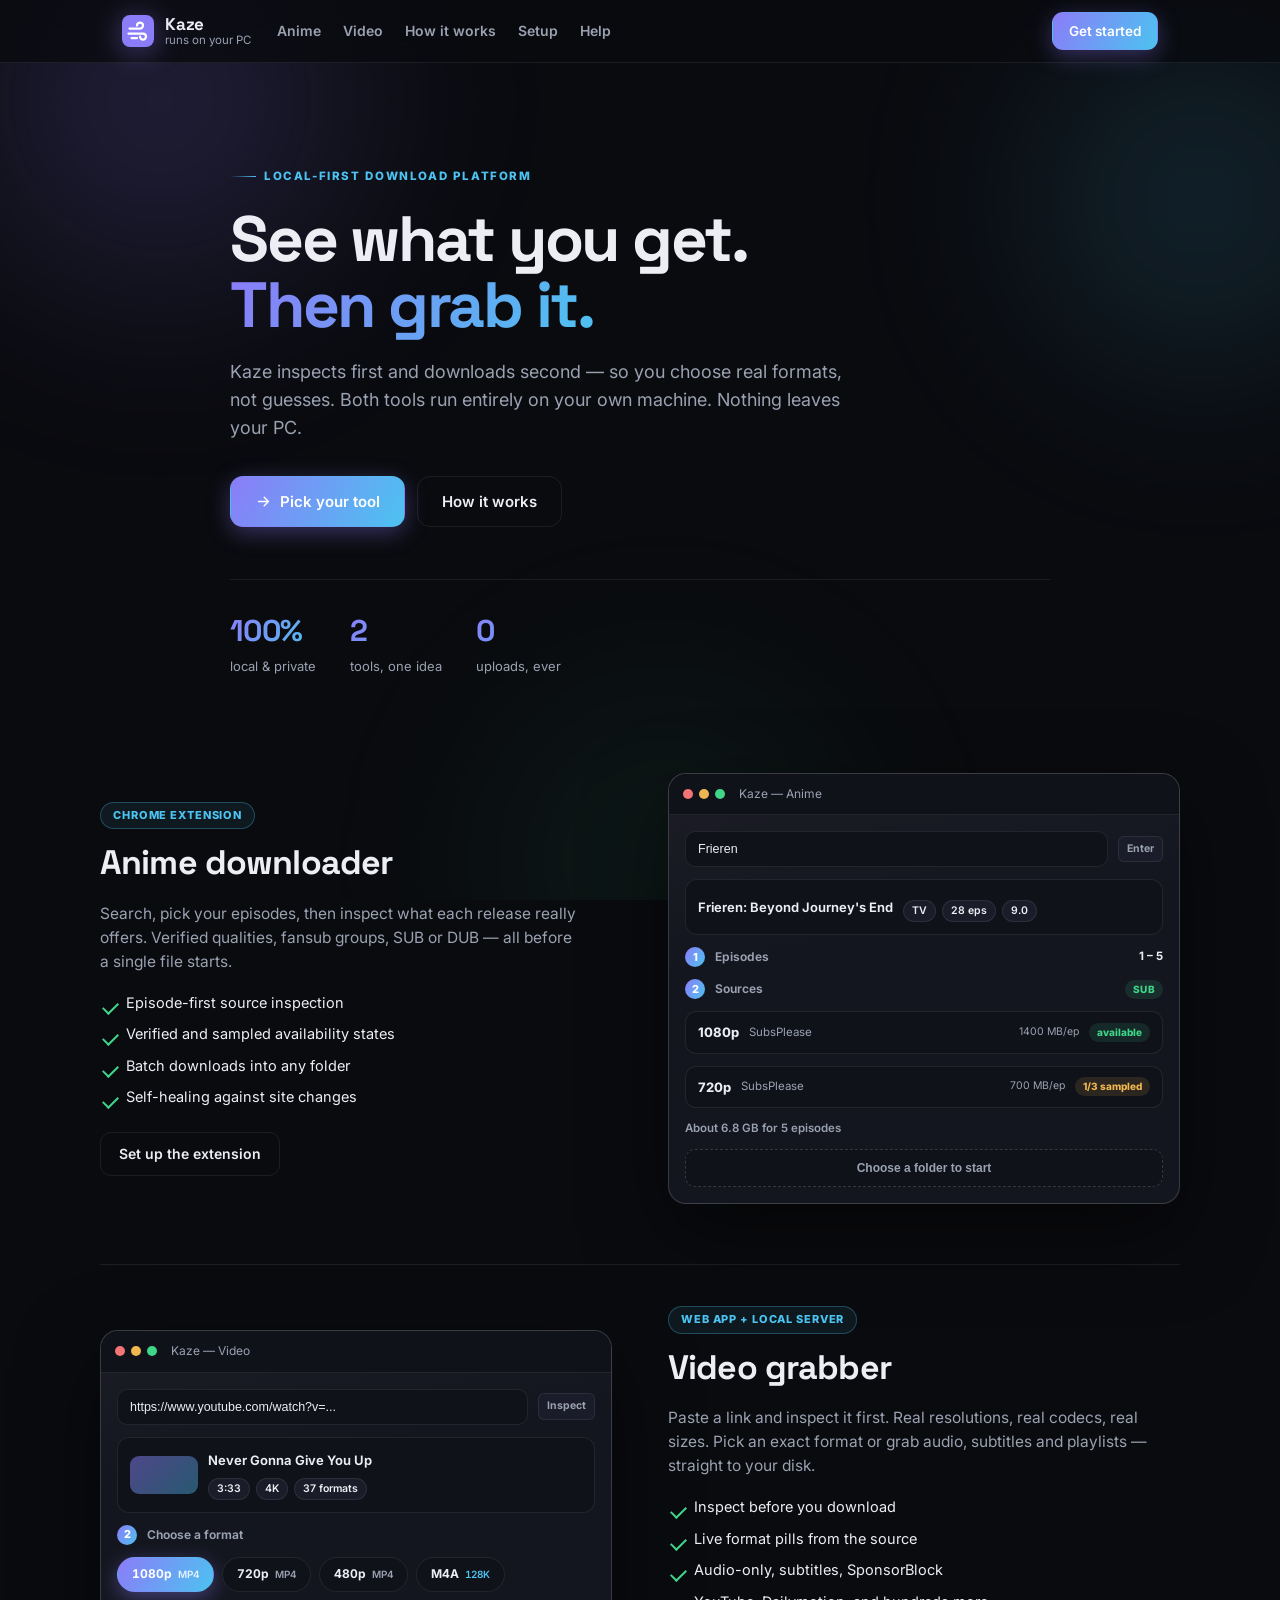
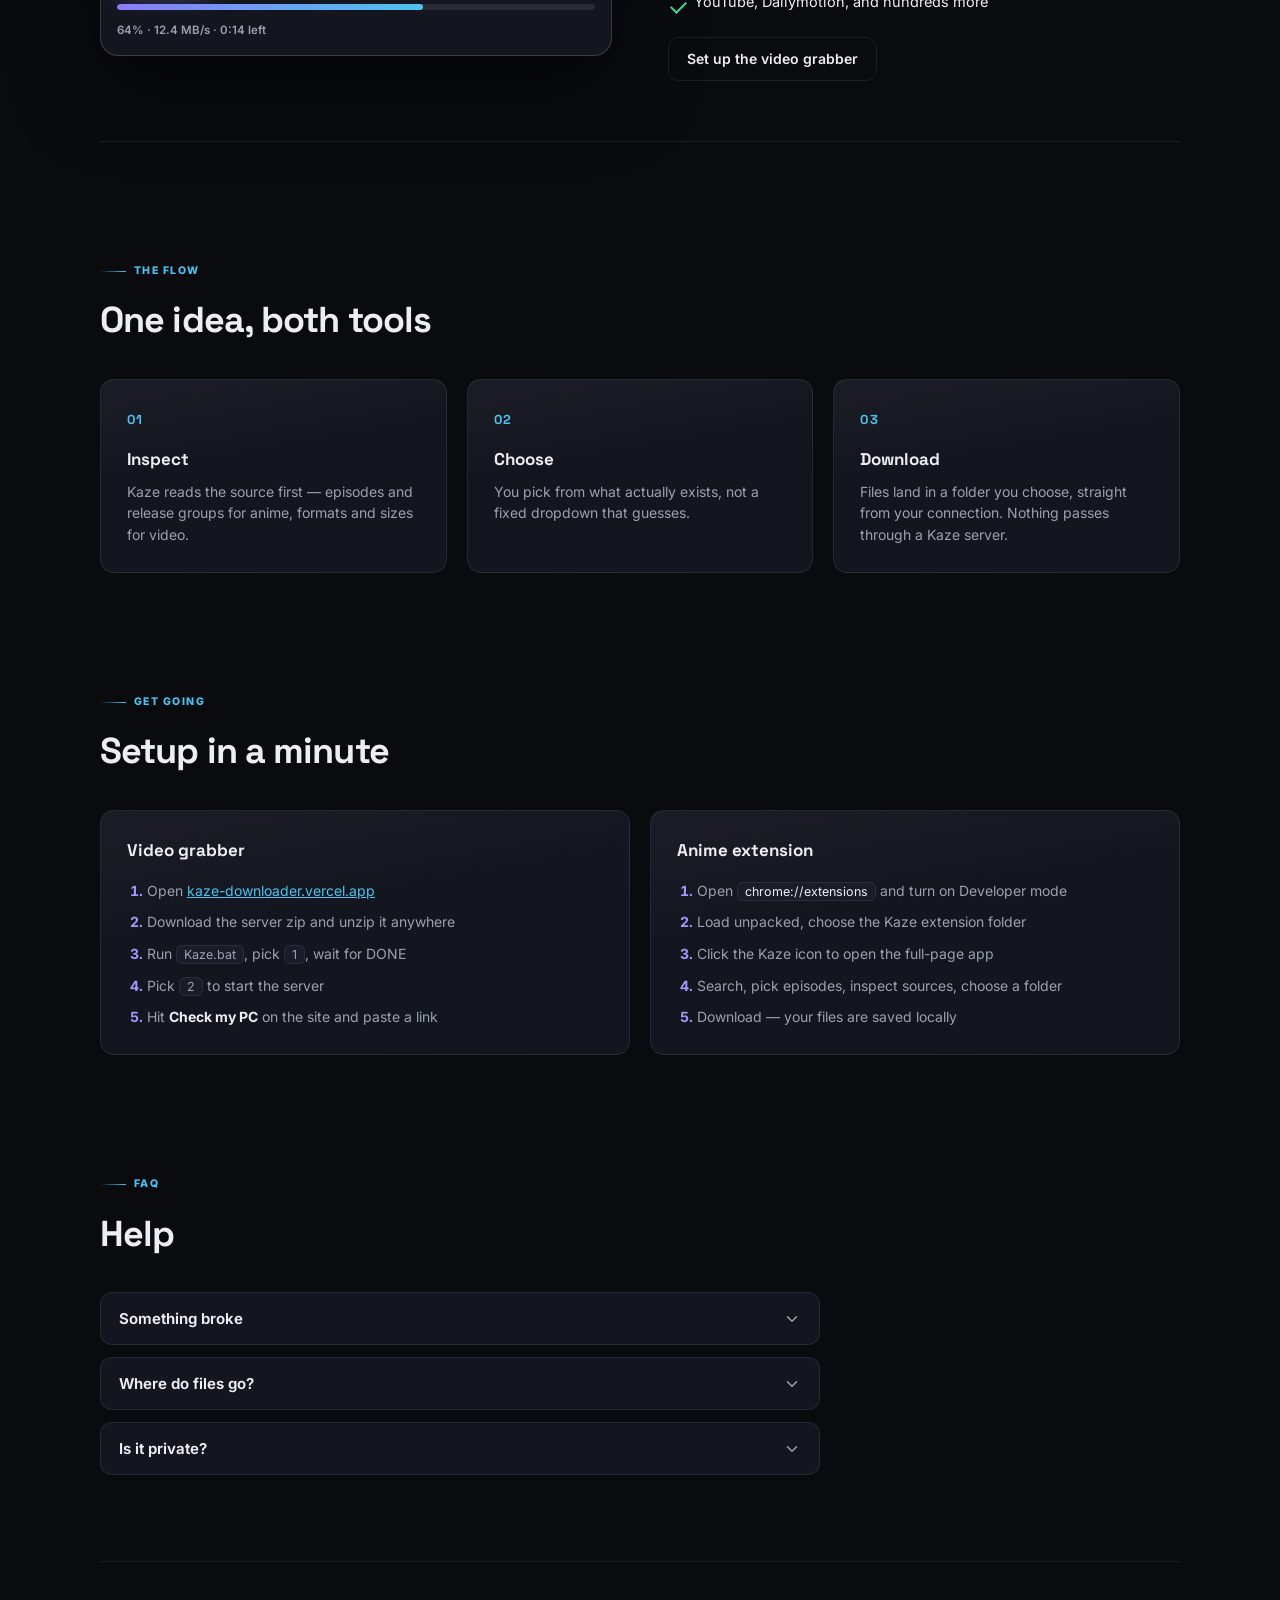
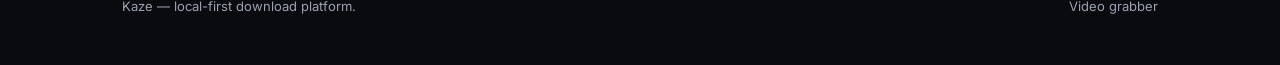
==== commit ff1509ff: "Remove Source link from hub footer; premium family docs (README, PLATFORM, ROADMAP)" ====
--- a/showcase/index.html
+++ b/showcase/index.html
@@ -228,7 +228,6 @@
   <span>Kaze — local-first download platform.</span>
   <span class="foot-links">
     <a href="https://kaze-downloader.vercel.app" target="_blank" rel="noopener">Video grabber</a>
-    <a href="https://github.com/jatauabdullah-maker/kaze-web" target="_blank" rel="noopener">Source</a>
   </span>
 </footer>
 
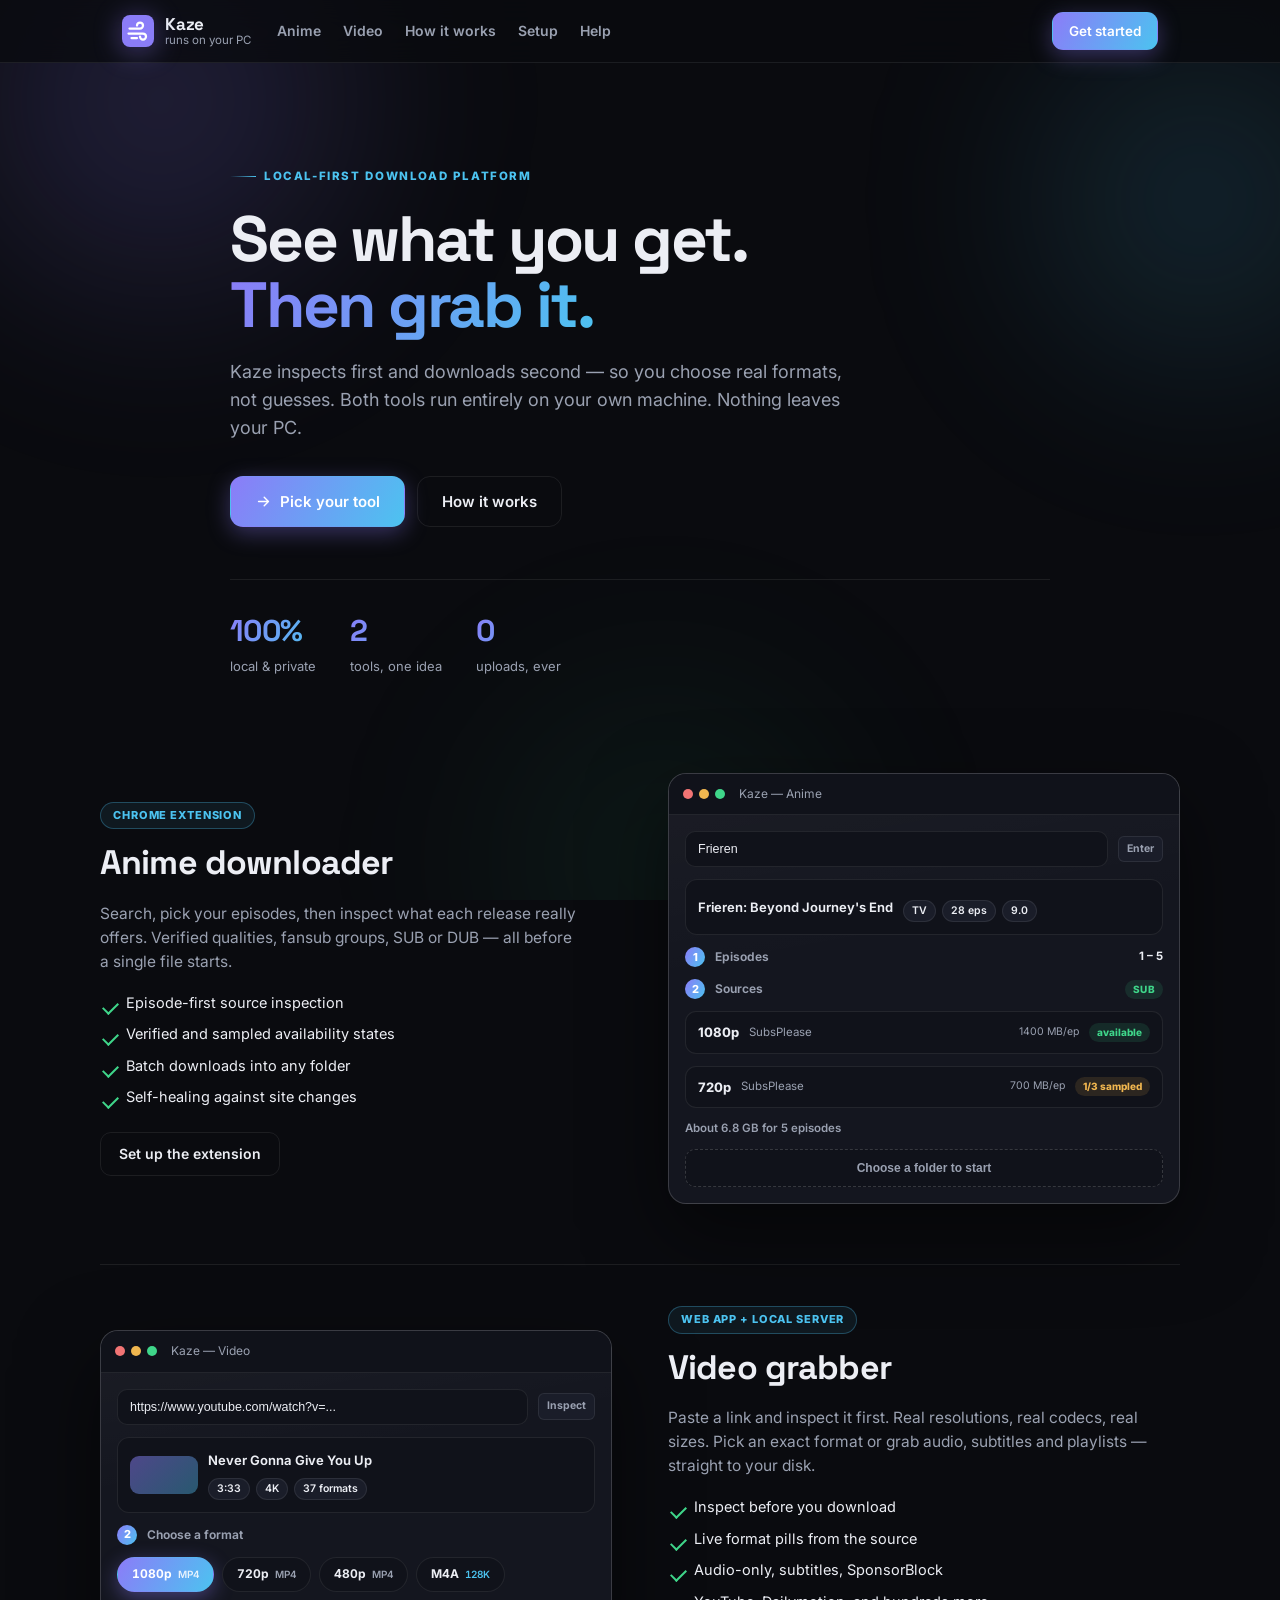
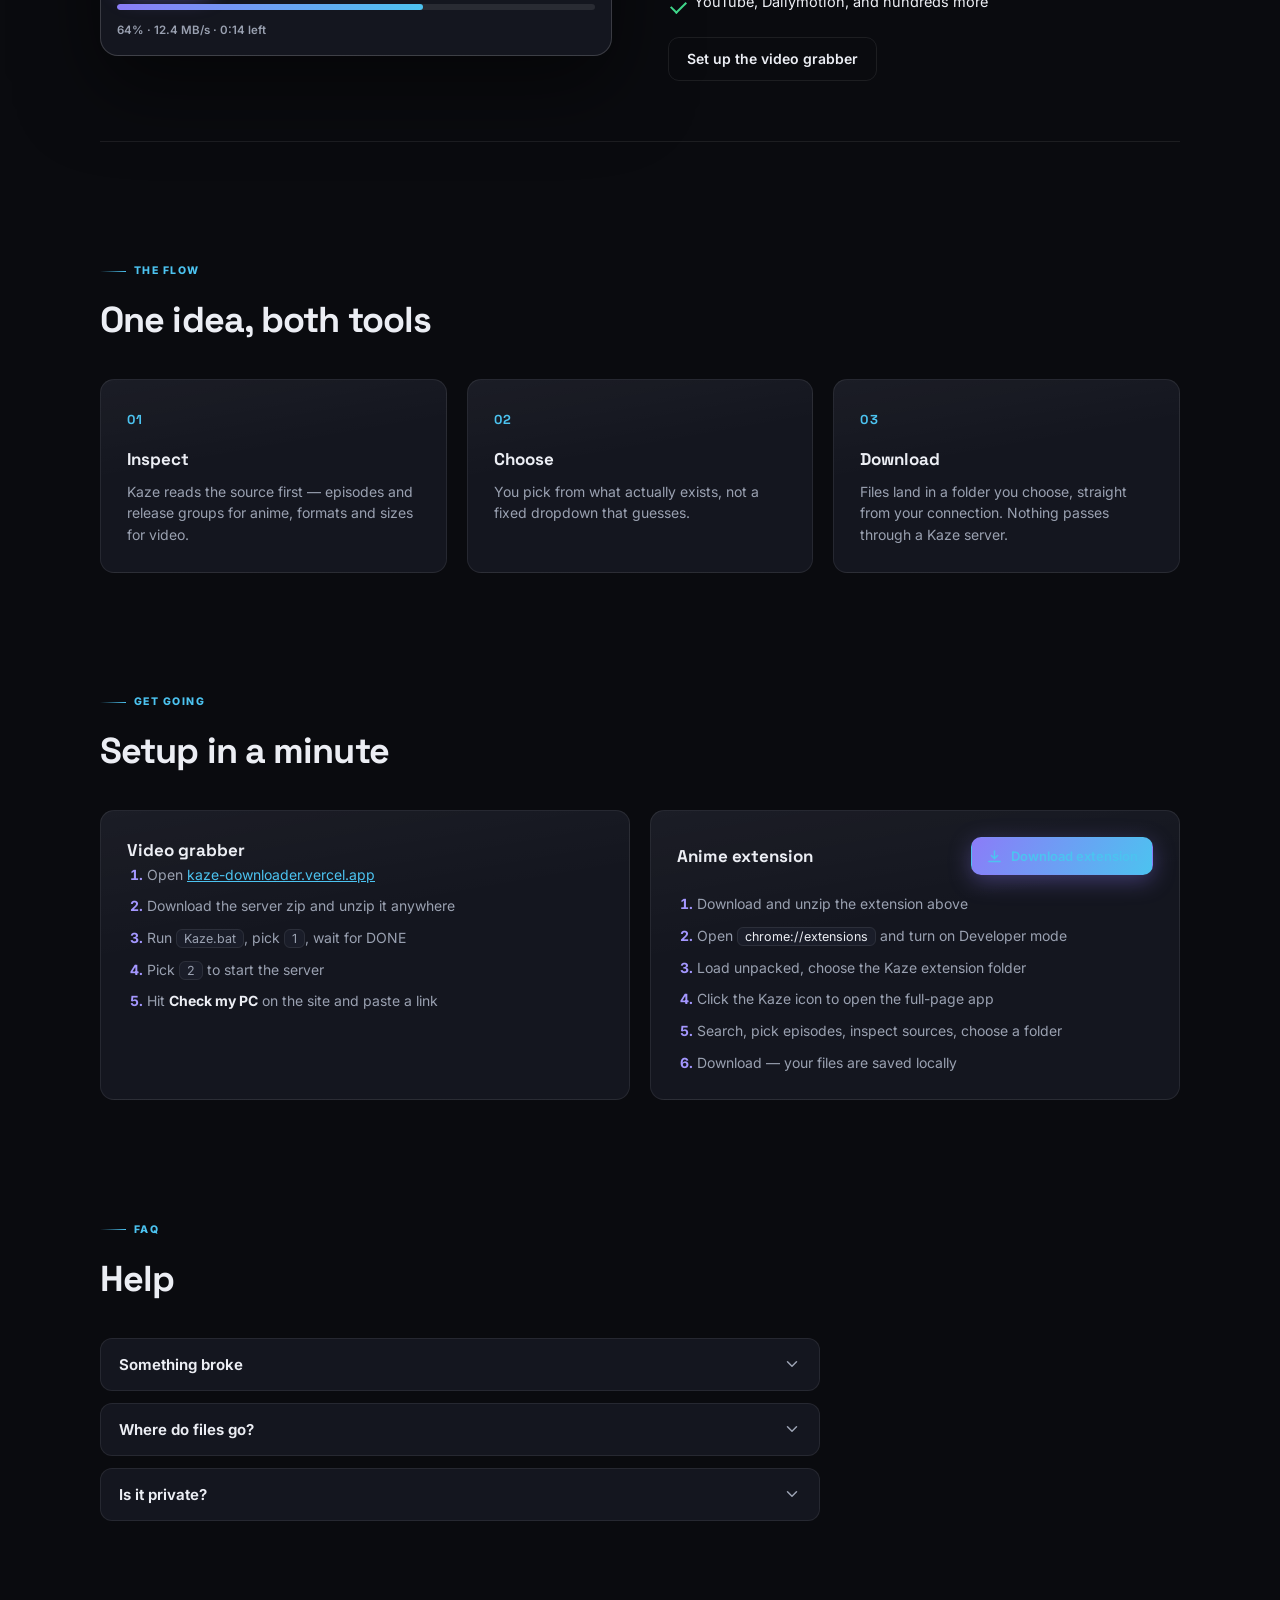
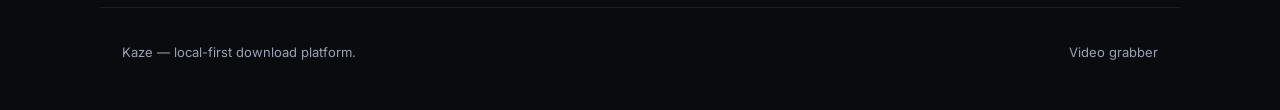
==== commit 600b427d: "Hub: add anime extension download button in setup; bump cache-bust" ====
--- a/showcase/index.html
+++ b/showcase/index.html
@@ -10,7 +10,7 @@
 <link rel="preconnect" href="https://fonts.googleapis.com">
 <link rel="preconnect" href="https://fonts.gstatic.com" crossorigin>
 <link href="https://fonts.googleapis.com/css2?family=Space+Grotesk:wght@400;500;600;700&family=Inter:wght@400;500;600;700;800&display=swap" rel="stylesheet">
-<link rel="stylesheet" href="styles.css?v=2.2.2">
+<link rel="stylesheet" href="styles.css?v=2.2.3">
 </head>
 <body>
 
@@ -189,8 +189,15 @@
         </ol>
       </div>
       <div class="setup card-glow" id="setup-anime">
-        <h3>Anime extension</h3>
+        <div class="setup-head">
+          <h3>Anime extension</h3>
+          <a class="btn btn-primary btn-sm" href="https://github.com/jatauabdullah-maker/kaze-web/releases/latest/download/Kaze-Extension.zip" target="_blank" rel="noopener">
+            <svg viewBox="0 0 24 24" aria-hidden="true"><path d="M12 4v11m0 0 4.5-4.5M12 15l-4.5-4.5M4 19h16"/></svg>
+            Download extension
+          </a>
+        </div>
         <ol>
+          <li>Download and unzip the extension above</li>
           <li>Open <code>chrome://extensions</code> and turn on Developer mode</li>
           <li>Load unpacked, choose the Kaze extension folder</li>
           <li>Click the Kaze icon to open the full-page app</li>
@@ -231,6 +238,6 @@
   </span>
 </footer>
 
-<script src="app.js?v=2.2.2"></script>
+<script src="app.js?v=2.2.3"></script>
 </body>
 </html>
--- a/showcase/styles.css
+++ b/showcase/styles.css
@@ -295,7 +295,9 @@
 .setup-grid { display: grid; grid-template-columns: 1fr 1fr; gap: 20px; }
 @media (max-width: 760px) { .setup-grid { grid-template-columns: 1fr; } }
 .setup { padding: 26px; }
-.setup h3 { margin: 0 0 16px; font-size: 17px; }
+.setup h3 { margin: 0; font-size: 17px; }
+.setup-head { display: flex; align-items: center; justify-content: space-between; gap: 12px; flex-wrap: wrap; margin-bottom: 18px; }
+.btn-sm { min-height: 36px; padding: 8px 14px; font-size: 13px; border-radius: 10px; }
 .setup ol { margin: 0; padding-left: 20px; display: grid; gap: 10px; color: var(--muted); font-size: 14px; }
 .setup li::marker { color: var(--violet-strong); font-weight: 700; }
 .setup a { color: var(--cyan); }
